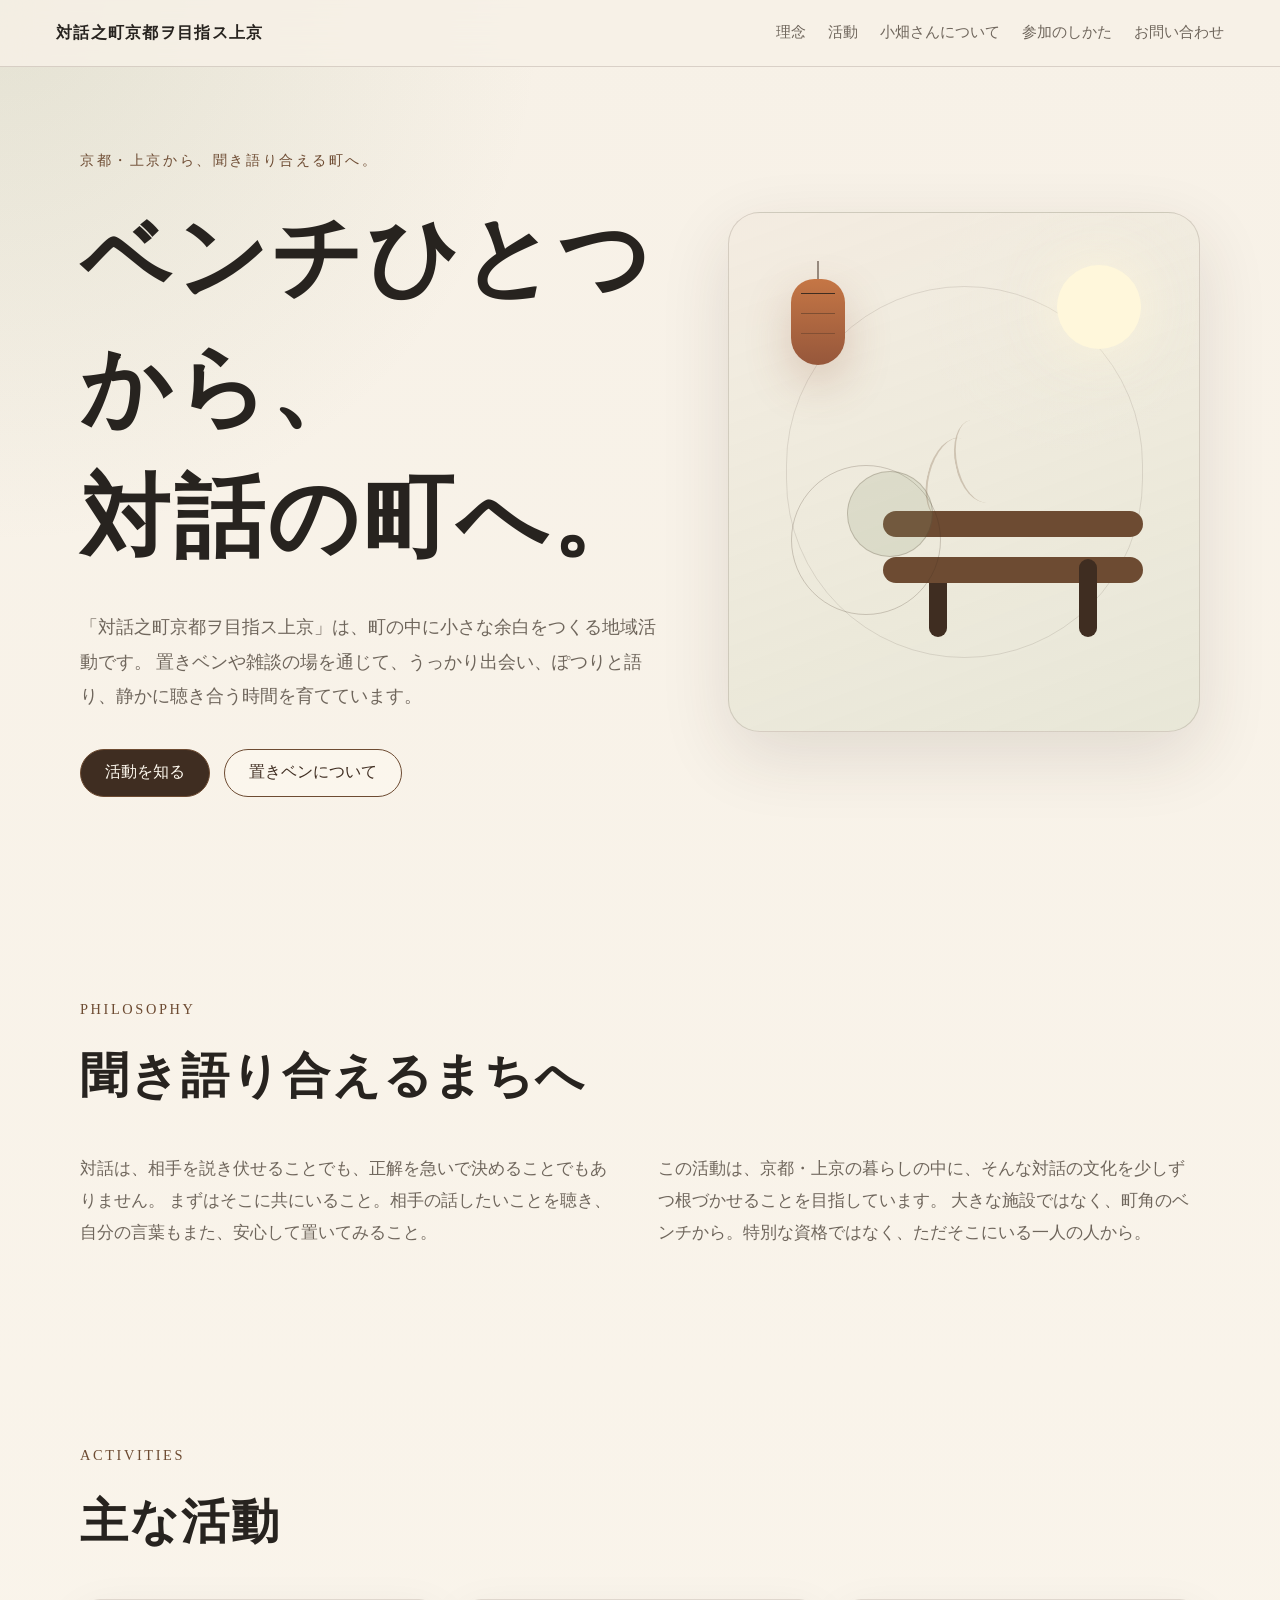
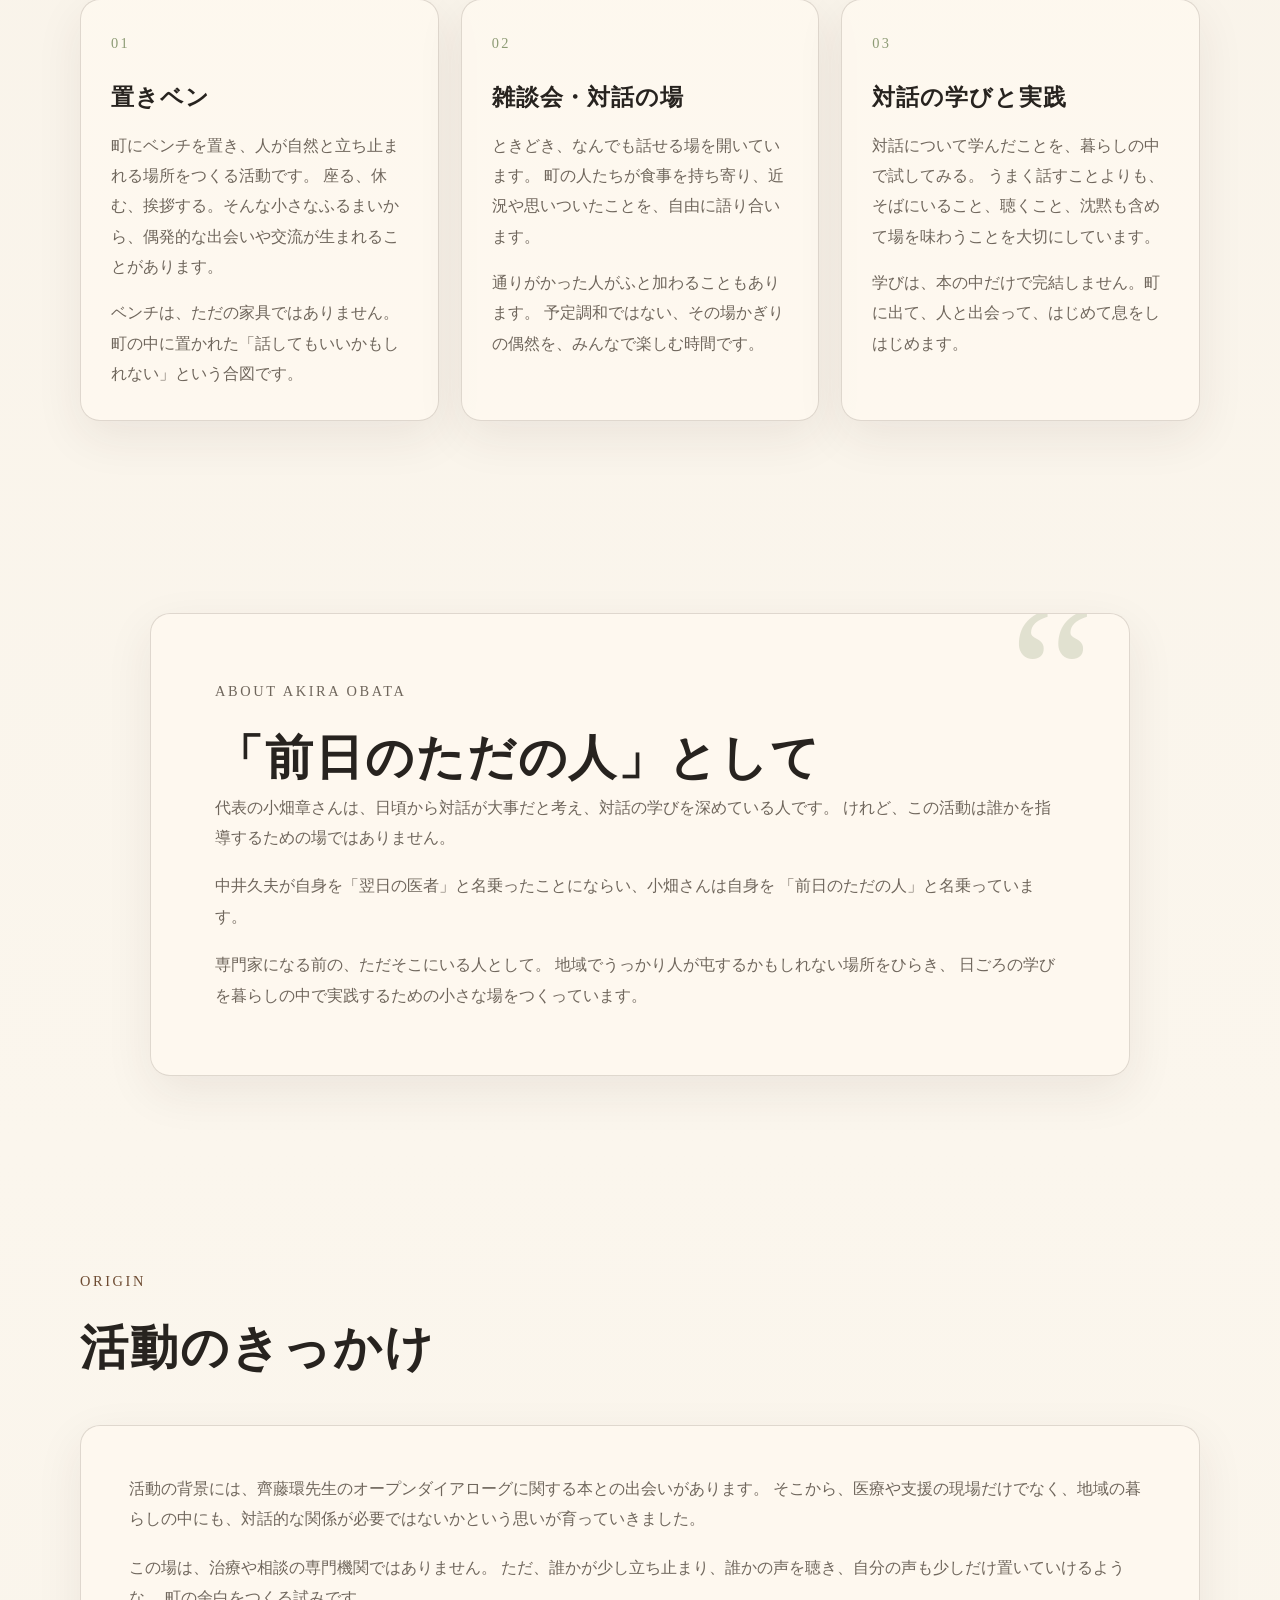
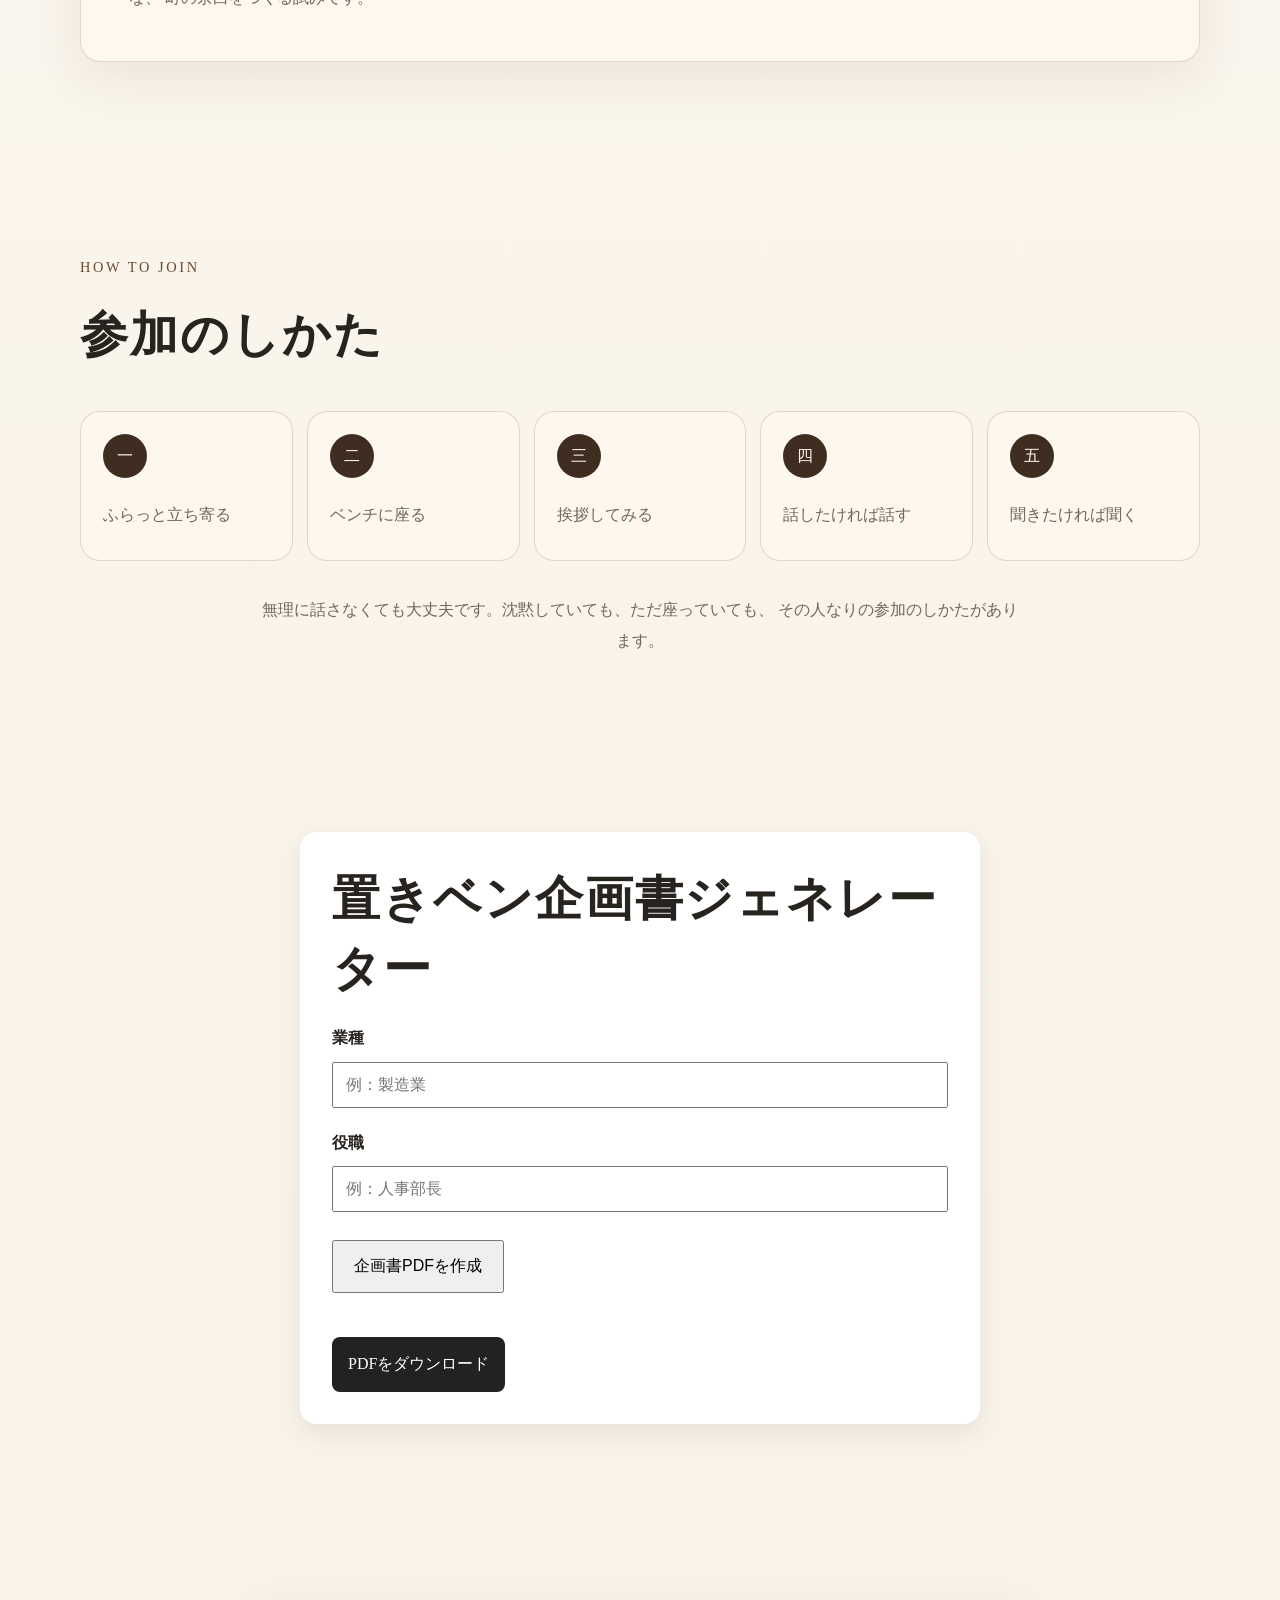
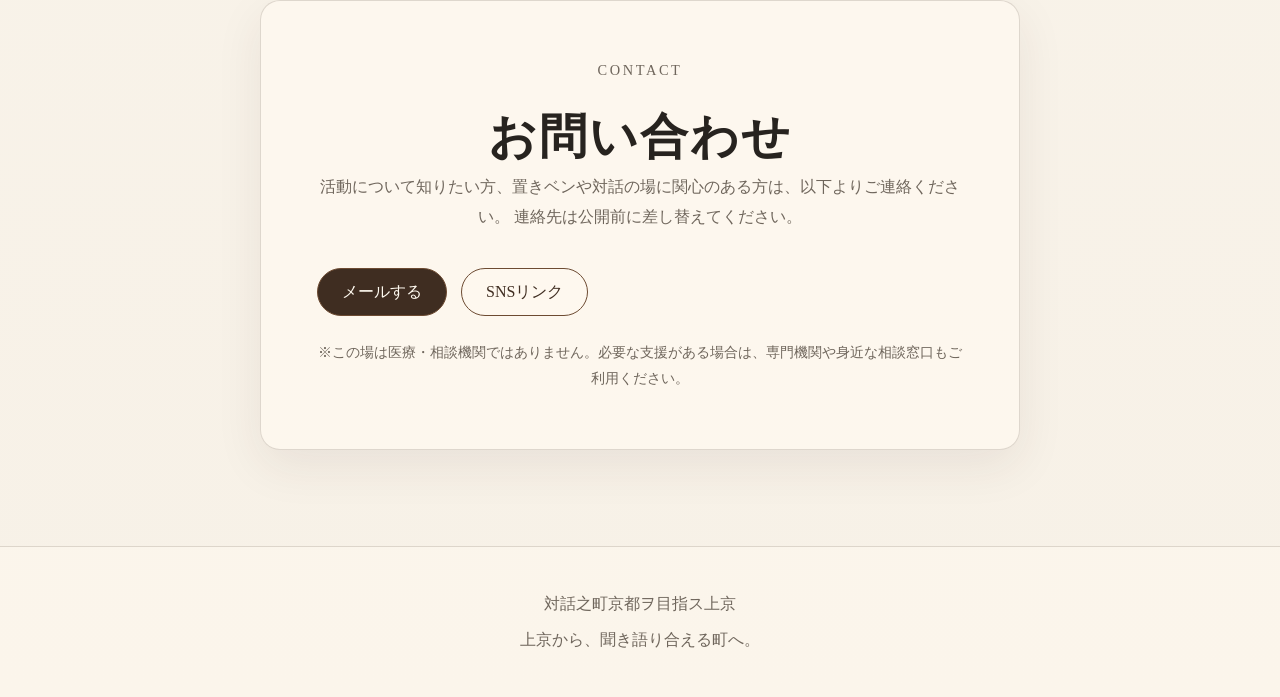
==== docs/index.html @ fbb665d2 "add generate-pdf function" ====
<!DOCTYPE html>
<html lang="ja">
<head>
  <meta charset="UTF-8" />
  <meta name="viewport" content="width=device-width, initial-scale=1.0" />
  <meta name="description" content="対話之町京都ヲ目指ス上京は、京都・上京のまちに聞き語り合える場を広げる地域活動団体です。置きベンや雑談会を通じて、偶発的な出会いと対話の余白を育てています。" />
  <meta property="og:title" content="対話之町京都ヲ目指ス上京" />
  <meta property="og:description" content="ベンチひとつから、対話の町へ。京都・上京のまちに、聞き語り合える場を広げる地域活動団体です。" />
  <meta property="og:type" content="website" />
  <title>対話之町京都ヲ目指ス上京</title>
  <link rel="stylesheet" href="style.css" />
</head>
<body>
  <header class="site-header">
    <a class="site-logo" href="#top" aria-label="トップへ戻る">対話之町京都ヲ目指ス上京</a>

    <button class="nav-toggle" type="button" aria-expanded="false" aria-controls="global-nav">
      <span></span>
      <span></span>
      <span></span>
      <span class="sr-only">メニューを開閉する</span>
    </button>

    <nav id="global-nav" class="global-nav" aria-label="グローバルナビゲーション">
      <a href="#philosophy">理念</a>
      <a href="#activities">活動</a>
      <a href="#about">小畑さんについて</a>
      <a href="#join">参加のしかた</a>
      <a href="#contact">お問い合わせ</a>
    </nav>
  </header>

  <main id="top">
    <section class="hero section">
      <div class="hero__text fade-in">
        <p class="eyebrow">京都・上京から、聞き語り合える町へ。</p>
        <h1>ベンチひとつから、<br />対話の町へ。</h1>
        <p class="lead">
          「対話之町京都ヲ目指ス上京」は、町の中に小さな余白をつくる地域活動です。
          置きベンや雑談の場を通じて、うっかり出会い、ぽつりと語り、静かに聴き合う時間を育てています。
        </p>
        <div class="hero__actions">
          <a class="button button--primary" href="#activities">活動を知る</a>
          <a class="button button--ghost" href="#bench">置きベンについて</a>
        </div>
      </div>

      <div class="hero__visual fade-in" aria-hidden="true">
        <div class="moon"></div>
        <div class="lantern"></div>
        <div class="bench">
          <span></span>
          <span></span>
        </div>
        <div class="dialogue-circle dialogue-circle--one"></div>
        <div class="dialogue-circle dialogue-circle--two"></div>
        <div class="steam steam--one"></div>
        <div class="steam steam--two"></div>
      </div>
    </section>

    <section id="philosophy" class="section philosophy">
      <div class="section-heading fade-in">
        <p class="eyebrow">Philosophy</p>
        <h2>聞き語り合えるまちへ</h2>
      </div>
      <div class="two-column">
        <p class="fade-in">
          対話は、相手を説き伏せることでも、正解を急いで決めることでもありません。
          まずはそこに共にいること。相手の話したいことを聴き、自分の言葉もまた、安心して置いてみること。
        </p>
        <p class="fade-in">
          この活動は、京都・上京の暮らしの中に、そんな対話の文化を少しずつ根づかせることを目指しています。
          大きな施設ではなく、町角のベンチから。特別な資格ではなく、ただそこにいる一人の人から。
        </p>
      </div>
    </section>

    <section id="activities" class="section activities">
      <div class="section-heading fade-in">
        <p class="eyebrow">Activities</p>
        <h2>主な活動</h2>
      </div>

      <div class="cards">
        <article id="bench" class="card fade-in">
          <div class="card__number">01</div>
          <h3>置きベン</h3>
          <p>
            町にベンチを置き、人が自然と立ち止まれる場所をつくる活動です。
            座る、休む、挨拶する。そんな小さなふるまいから、偶発的な出会いや交流が生まれることがあります。
          </p>
          <p>
            ベンチは、ただの家具ではありません。町の中に置かれた「話してもいいかもしれない」という合図です。
          </p>
        </article>

        <article class="card fade-in">
          <div class="card__number">02</div>
          <h3>雑談会・対話の場</h3>
          <p>
            ときどき、なんでも話せる場を開いています。
            町の人たちが食事を持ち寄り、近況や思いついたことを、自由に語り合います。
          </p>
          <p>
            通りがかった人がふと加わることもあります。
            予定調和ではない、その場かぎりの偶然を、みんなで楽しむ時間です。
          </p>
        </article>

        <article class="card fade-in">
          <div class="card__number">03</div>
          <h3>対話の学びと実践</h3>
          <p>
            対話について学んだことを、暮らしの中で試してみる。
            うまく話すことよりも、そばにいること、聴くこと、沈黙も含めて場を味わうことを大切にしています。
          </p>
          <p>
            学びは、本の中だけで完結しません。町に出て、人と出会って、はじめて息をしはじめます。
          </p>
        </article>
      </div>
    </section>

    <section id="about" class="section about">
      <div class="quote-panel fade-in">
        <p class="eyebrow">About Akira Obata</p>
        <h2>「前日のただの人」として</h2>
        <p>
          代表の小畑章さんは、日頃から対話が大事だと考え、対話の学びを深めている人です。
          けれど、この活動は誰かを指導するための場ではありません。
        </p>
        <p>
          中井久夫が自身を「翌日の医者」と名乗ったことにならい、小畑さんは自身を
          「前日のただの人」と名乗っています。
        </p>
        <p>
          専門家になる前の、ただそこにいる人として。
          地域でうっかり人が屯するかもしれない場所をひらき、
          日ごろの学びを暮らしの中で実践するための小さな場をつくっています。
        </p>
      </div>
    </section>

    <section class="section origin">
      <div class="section-heading fade-in">
        <p class="eyebrow">Origin</p>
        <h2>活動のきっかけ</h2>
      </div>
      <div class="origin__body fade-in">
        <p>
          活動の背景には、齊藤環先生のオープンダイアローグに関する本との出会いがあります。
          そこから、医療や支援の現場だけでなく、地域の暮らしの中にも、対話的な関係が必要ではないかという思いが育っていきました。
        </p>
        <p>
          この場は、治療や相談の専門機関ではありません。
          ただ、誰かが少し立ち止まり、誰かの声を聴き、自分の声も少しだけ置いていけるような、
          町の余白をつくる試みです。
        </p>
      </div>
    </section>

    <section id="join" class="section join">
      <div class="section-heading fade-in">
        <p class="eyebrow">How to Join</p>
        <h2>参加のしかた</h2>
      </div>

      <div class="steps">
        <div class="step fade-in">
          <span>一</span>
          <p>ふらっと立ち寄る</p>
        </div>
        <div class="step fade-in">
          <span>二</span>
          <p>ベンチに座る</p>
        </div>
        <div class="step fade-in">
          <span>三</span>
          <p>挨拶してみる</p>
        </div>
        <div class="step fade-in">
          <span>四</span>
          <p>話したければ話す</p>
        </div>
        <div class="step fade-in">
          <span>五</span>
          <p>聞きたければ聞く</p>
        </div>
      </div>

      <p class="join__note fade-in">
        無理に話さなくても大丈夫です。沈黙していても、ただ座っていても、
        その人なりの参加のしかたがあります。
      </p>
    </section>


    <section class="container">
      <h2>置きベン企画書ジェネレーター</h2>

      <label>業種</label>
      <input id="industry" type="text" placeholder="例：製造業" />

      <label>役職</label>
      <input id="role" type="text" placeholder="例：人事部長" />

      <button id="generateBtn">企画書PDFを作成</button>

      <div id="message"></div>
      <a id="downloadLink" href="#" download hidden>PDFをダウンロード</a>
      
    </section>
    
    <section id="contact" class="section contact">
      <div class="contact__box fade-in">
        <p class="eyebrow">Contact</p>
        <h2>お問い合わせ</h2>
        <p>
          活動について知りたい方、置きベンや対話の場に関心のある方は、以下よりご連絡ください。
          連絡先は公開前に差し替えてください。
        </p>
        <div class="contact__links">
          <a class="button button--primary" href="mailto:example@example.com">メールする</a>
          <a class="button button--ghost" href="#" aria-label="SNSリンク">SNSリンク</a>
        </div>
        <p class="small-text">
          ※この場は医療・相談機関ではありません。必要な支援がある場合は、専門機関や身近な相談窓口もご利用ください。
        </p>
      </div>
    </section>
  </main>

  <footer class="site-footer">
    <p>対話之町京都ヲ目指ス上京</p>
    <p>上京から、聞き語り合える町へ。</p>
  </footer>

  <script src="script.js"></script>
</body>
</html>
---- docs/style.css ----
:root {
  --color-bg: #f7f1e7;
  --color-bg-soft: #fffaf0;
  --color-text: #27231f;
  --color-muted: #6f665c;
  --color-primary: #6d4b32;
  --color-primary-dark: #3f2d21;
  --color-green: #8d9b75;
  --color-line: rgba(63, 45, 33, 0.16);
  --shadow: 0 24px 70px rgba(59, 43, 32, 0.12);
  --radius-lg: 32px;
  --radius-md: 20px;
  --max-width: 1120px;
}

* {
  box-sizing: border-box;
}

html {
  scroll-behavior: smooth;
}

body {
  margin: 0;
  font-family: "Hiragino Mincho ProN", "Yu Mincho", "YuMincho", "Noto Serif JP", serif;
  line-height: 1.9;
  color: var(--color-text);
  background:
    radial-gradient(circle at top left, rgba(141, 155, 117, 0.18), transparent 34rem),
    linear-gradient(180deg, var(--color-bg) 0%, #fbf6ed 50%, var(--color-bg) 100%);
}

body.nav-open {
  overflow: hidden;
}

a {
  color: inherit;
  text-decoration: none;
}

p {
  margin: 0;
}

.site-header {
  position: fixed;
  inset: 0 0 auto 0;
  z-index: 20;
  display: flex;
  align-items: center;
  justify-content: space-between;
  gap: 24px;
  padding: 18px clamp(20px, 5vw, 56px);
  background: rgba(247, 241, 231, 0.82);
  border-bottom: 1px solid var(--color-line);
  backdrop-filter: blur(16px);
}

.site-logo {
  font-weight: 700;
  letter-spacing: 0.08em;
  writing-mode: horizontal-tb;
}

.global-nav {
  display: flex;
  align-items: center;
  gap: 22px;
  font-size: 0.92rem;
  color: var(--color-muted);
}

.global-nav a {
  position: relative;
}

.global-nav a::after {
  position: absolute;
  left: 0;
  bottom: -6px;
  width: 0;
  height: 1px;
  content: "";
  background: var(--color-primary);
  transition: width 0.25s ease;
}

.global-nav a:hover::after {
  width: 100%;
}

.nav-toggle {
  display: none;
  width: 44px;
  height: 44px;
  padding: 0;
  border: 1px solid var(--color-line);
  border-radius: 999px;
  background: var(--color-bg-soft);
}

.nav-toggle span:not(.sr-only) {
  display: block;
  width: 18px;
  height: 1px;
  margin: 5px auto;
  background: var(--color-text);
  transition: transform 0.25s ease, opacity 0.25s ease;
}

.sr-only {
  position: absolute;
  width: 1px;
  height: 1px;
  overflow: hidden;
  clip-path: inset(50%);
  white-space: nowrap;
}

.section {
  width: min(100% - 40px, var(--max-width));
  margin: 0 auto;
  padding: 96px 0;
}

.hero {
  display: grid;
  grid-template-columns: minmax(0, 1.1fr) minmax(320px, 0.9fr);
  gap: clamp(36px, 6vw, 72px);
  align-items: center;
  min-height: 100vh;
  padding-top: 140px;
}

.eyebrow {
  margin-bottom: 18px;
  color: var(--color-primary);
  font-size: 0.9rem;
  letter-spacing: 0.18em;
  text-transform: uppercase;
}

h1,
h2,
h3 {
  margin: 0;
  font-weight: 700;
  line-height: 1.45;
  letter-spacing: 0.04em;
}

h1 {
  font-size: clamp(2.4rem, 7vw, 5.6rem);
}

h2 {
  font-size: clamp(1.8rem, 4vw, 3rem);
}

h3 {
  margin-bottom: 16px;
  font-size: 1.45rem;
}

.lead {
  max-width: 680px;
  margin-top: 28px;
  color: var(--color-muted);
  font-size: clamp(1rem, 2vw, 1.12rem);
}

.hero__actions,
.contact__links {
  display: flex;
  flex-wrap: wrap;
  gap: 14px;
  margin-top: 36px;
}

.button {
  display: inline-flex;
  align-items: center;
  justify-content: center;
  min-height: 48px;
  padding: 0 24px;
  border: 1px solid var(--color-primary);
  border-radius: 999px;
  transition: transform 0.25s ease, box-shadow 0.25s ease, background 0.25s ease;
}

.button:hover {
  transform: translateY(-2px);
  box-shadow: 0 12px 28px rgba(63, 45, 33, 0.15);
}

.button--primary {
  color: #fffaf0;
  background: var(--color-primary-dark);
}

.button--ghost {
  color: var(--color-primary-dark);
  background: rgba(255, 250, 240, 0.55);
}

.hero__visual {
  position: relative;
  min-height: 520px;
  border: 1px solid var(--color-line);
  border-radius: var(--radius-lg);
  background:
    linear-gradient(160deg, rgba(109, 75, 50, 0.08), rgba(141, 155, 117, 0.2)),
    radial-gradient(circle at 72% 18%, rgba(255, 250, 240, 0.9), transparent 9rem),
    var(--color-bg-soft);
  box-shadow: var(--shadow);
  overflow: hidden;
}

.hero__visual::before {
  position: absolute;
  inset: 14% 12%;
  content: "";
  border: 1px solid rgba(63, 45, 33, 0.12);
  border-radius: 999px;
}

.moon {
  position: absolute;
  top: 52px;
  right: 58px;
  width: 84px;
  height: 84px;
  border-radius: 50%;
  background: #fff7db;
  box-shadow: 0 0 60px rgba(255, 247, 219, 0.85);
}

.lantern {
  position: absolute;
  top: 66px;
  left: 62px;
  width: 54px;
  height: 86px;
  border-radius: 26px 26px 30px 30px;
  background: linear-gradient(180deg, #c57645, #96573b);
  box-shadow: 0 18px 45px rgba(150, 87, 59, 0.25);
}

.lantern::before,
.lantern::after {
  position: absolute;
  left: 50%;
  content: "";
  transform: translateX(-50%);
  background: var(--color-primary-dark);
}

.lantern::before {
  top: -18px;
  width: 1px;
  height: 18px;
}

.lantern::after {
  top: 14px;
  width: 34px;
  height: 1px;
  box-shadow: 0 20px 0 rgba(63, 45, 33, 0.45), 0 40px 0 rgba(63, 45, 33, 0.35);
}

.bench {
  position: absolute;
  right: 56px;
  bottom: 94px;
  width: 260px;
  height: 126px;
}

.bench span {
  position: absolute;
  left: 0;
  width: 100%;
  height: 26px;
  border-radius: 999px;
  background: var(--color-primary);
}

.bench span:first-child {
  top: 0;
}

.bench span:last-child {
  top: 46px;
}

.bench::before,
.bench::after {
  position: absolute;
  bottom: 0;
  width: 18px;
  height: 78px;
  content: "";
  border-radius: 999px;
  background: var(--color-primary-dark);
}

.bench::before {
  left: 46px;
}

.bench::after {
  right: 46px;
}

.dialogue-circle {
  position: absolute;
  border: 1px solid rgba(63, 45, 33, 0.22);
  border-radius: 50%;
}

.dialogue-circle--one {
  left: 62px;
  bottom: 116px;
  width: 150px;
  height: 150px;
}

.dialogue-circle--two {
  left: 118px;
  bottom: 174px;
  width: 86px;
  height: 86px;
  background: rgba(141, 155, 117, 0.18);
}

.steam {
  position: absolute;
  width: 48px;
  height: 84px;
  border-left: 2px solid rgba(109, 75, 50, 0.25);
  border-radius: 50%;
}

.steam--one {
  left: 42%;
  bottom: 210px;
  transform: rotate(14deg);
}

.steam--two {
  left: 48%;
  bottom: 228px;
  transform: rotate(-12deg);
}

.section-heading {
  max-width: 680px;
  margin-bottom: 42px;
}

.two-column {
  display: grid;
  grid-template-columns: repeat(2, minmax(0, 1fr));
  gap: 36px;
  color: var(--color-muted);
  font-size: 1.06rem;
}

.cards {
  display: grid;
  grid-template-columns: repeat(3, minmax(0, 1fr));
  gap: 22px;
}

.card,
.quote-panel,
.origin__body,
.contact__box {
  border: 1px solid var(--color-line);
  border-radius: var(--radius-md);
  background: rgba(255, 250, 240, 0.68);
  box-shadow: 0 16px 48px rgba(59, 43, 32, 0.08);
}

.card {
  padding: 30px;
}

.card p + p {
  margin-top: 16px;
}

.card__number {
  margin-bottom: 24px;
  color: var(--color-green);
  font-size: 0.9rem;
  letter-spacing: 0.16em;
}

.card p,
.quote-panel p,
.origin__body p,
.contact__box p {
  color: var(--color-muted);
}

.about {
  width: min(100% - 40px, 980px);
}

.quote-panel {
  position: relative;
  padding: clamp(32px, 6vw, 64px);
  overflow: hidden;
}

.quote-panel::before {
  position: absolute;
  top: -36px;
  right: 34px;
  content: "“";
  color: rgba(141, 155, 117, 0.25);
  font-size: 12rem;
  line-height: 1;
}

.quote-panel p + p {
  margin-top: 18px;
}

.origin__body {
  padding: clamp(28px, 5vw, 48px);
}

.origin__body p + p {
  margin-top: 18px;
}

.steps {
  display: grid;
  grid-template-columns: repeat(5, minmax(0, 1fr));
  gap: 14px;
}

.step {
  min-height: 150px;
  padding: 22px;
  border: 1px solid var(--color-line);
  border-radius: var(--radius-md);
  background: rgba(255, 250, 240, 0.58);
}

.step span {
  display: grid;
  width: 44px;
  height: 44px;
  margin-bottom: 22px;
  place-items: center;
  border-radius: 50%;
  color: #fffaf0;
  background: var(--color-primary-dark);
}

.step p {
  color: var(--color-muted);
}

.join__note {
  max-width: 760px;
  margin: 34px auto 0;
  color: var(--color-muted);
  text-align: center;
}

.contact__box {
  max-width: 760px;
  margin: 0 auto;
  padding: clamp(32px, 6vw, 56px);
  text-align: center;
}

.small-text {
  margin-top: 24px;
  font-size: 0.86rem;
}

.site-footer {
  padding: 42px 20px;
  border-top: 1px solid var(--color-line);
  color: var(--color-muted);
  text-align: center;
  background: rgba(255, 250, 240, 0.42);
}

.site-footer p + p {
  margin-top: 6px;
}

.fade-in {
  opacity: 0;
  transform: translateY(24px);
  transition: opacity 0.8s ease, transform 0.8s ease;
}

.fade-in.is-visible {
  opacity: 1;
  transform: translateY(0);
}

@media (max-width: 900px) {
  .nav-toggle {
    display: block;
  }

  .global-nav {
    position: fixed;
    inset: 80px 18px auto 18px;
    display: grid;
    gap: 0;
    padding: 16px;
    border: 1px solid var(--color-line);
    border-radius: 22px;
    background: rgba(255, 250, 240, 0.96);
    box-shadow: var(--shadow);
    opacity: 0;
    pointer-events: none;
    transform: translateY(-12px);
    transition: opacity 0.25s ease, transform 0.25s ease;
  }

  .global-nav.is-open {
    opacity: 1;
    pointer-events: auto;
    transform: translateY(0);
  }

  .global-nav a {
    padding: 12px;
  }

  .nav-toggle.is-open span:nth-child(1) {
    transform: translateY(6px) rotate(35deg);
  }

  .nav-toggle.is-open span:nth-child(2) {
    opacity: 0;
  }

  .nav-toggle.is-open span:nth-child(3) {
    transform: translateY(-6px) rotate(-35deg);
  }

  .hero {
    grid-template-columns: 1fr;
    min-height: auto;
  }

  .hero__visual {
    min-height: 420px;
  }

  .cards,
  .two-column,
  .steps {
    grid-template-columns: 1fr;
  }

  .step {
    min-height: auto;
  }
}

@media (max-width: 560px) {
  .section {
    width: min(100% - 28px, var(--max-width));
    padding: 72px 0;
  }

  .site-header {
    padding: 14px 18px;
  }

  .site-logo {
    font-size: 0.9rem;
  }

  .hero {
    padding-top: 112px;
  }

  .hero__visual {
    min-height: 340px;
  }

  .bench {
    right: 28px;
    bottom: 70px;
    width: 210px;
  }

  .lantern {
    left: 36px;
  }

  .moon {
    right: 34px;
  }
}

.container {
  max-width: 680px;
  margin: 80px auto;
  padding: 32px;
  background: white;
  border-radius: 16px;
  box-shadow: 0 8px 24px rgba(0, 0, 0, 0.08);
}

label {
  display: block;
  margin-top: 20px;
  font-weight: bold;
}

input {
  width: 100%;
  padding: 12px;
  margin-top: 8px;
  font-size: 16px;
}

button {
  margin-top: 28px;
  padding: 14px 20px;
  font-size: 16px;
  cursor: pointer;
}

#message {
  margin-top: 24px;
  font-weight: bold;
}

#downloadLink {
  display: inline-block;
  margin-top: 20px;
  padding: 12px 16px;
  background: #222;
  color: white;
  text-decoration: none;
  border-radius: 8px;
}
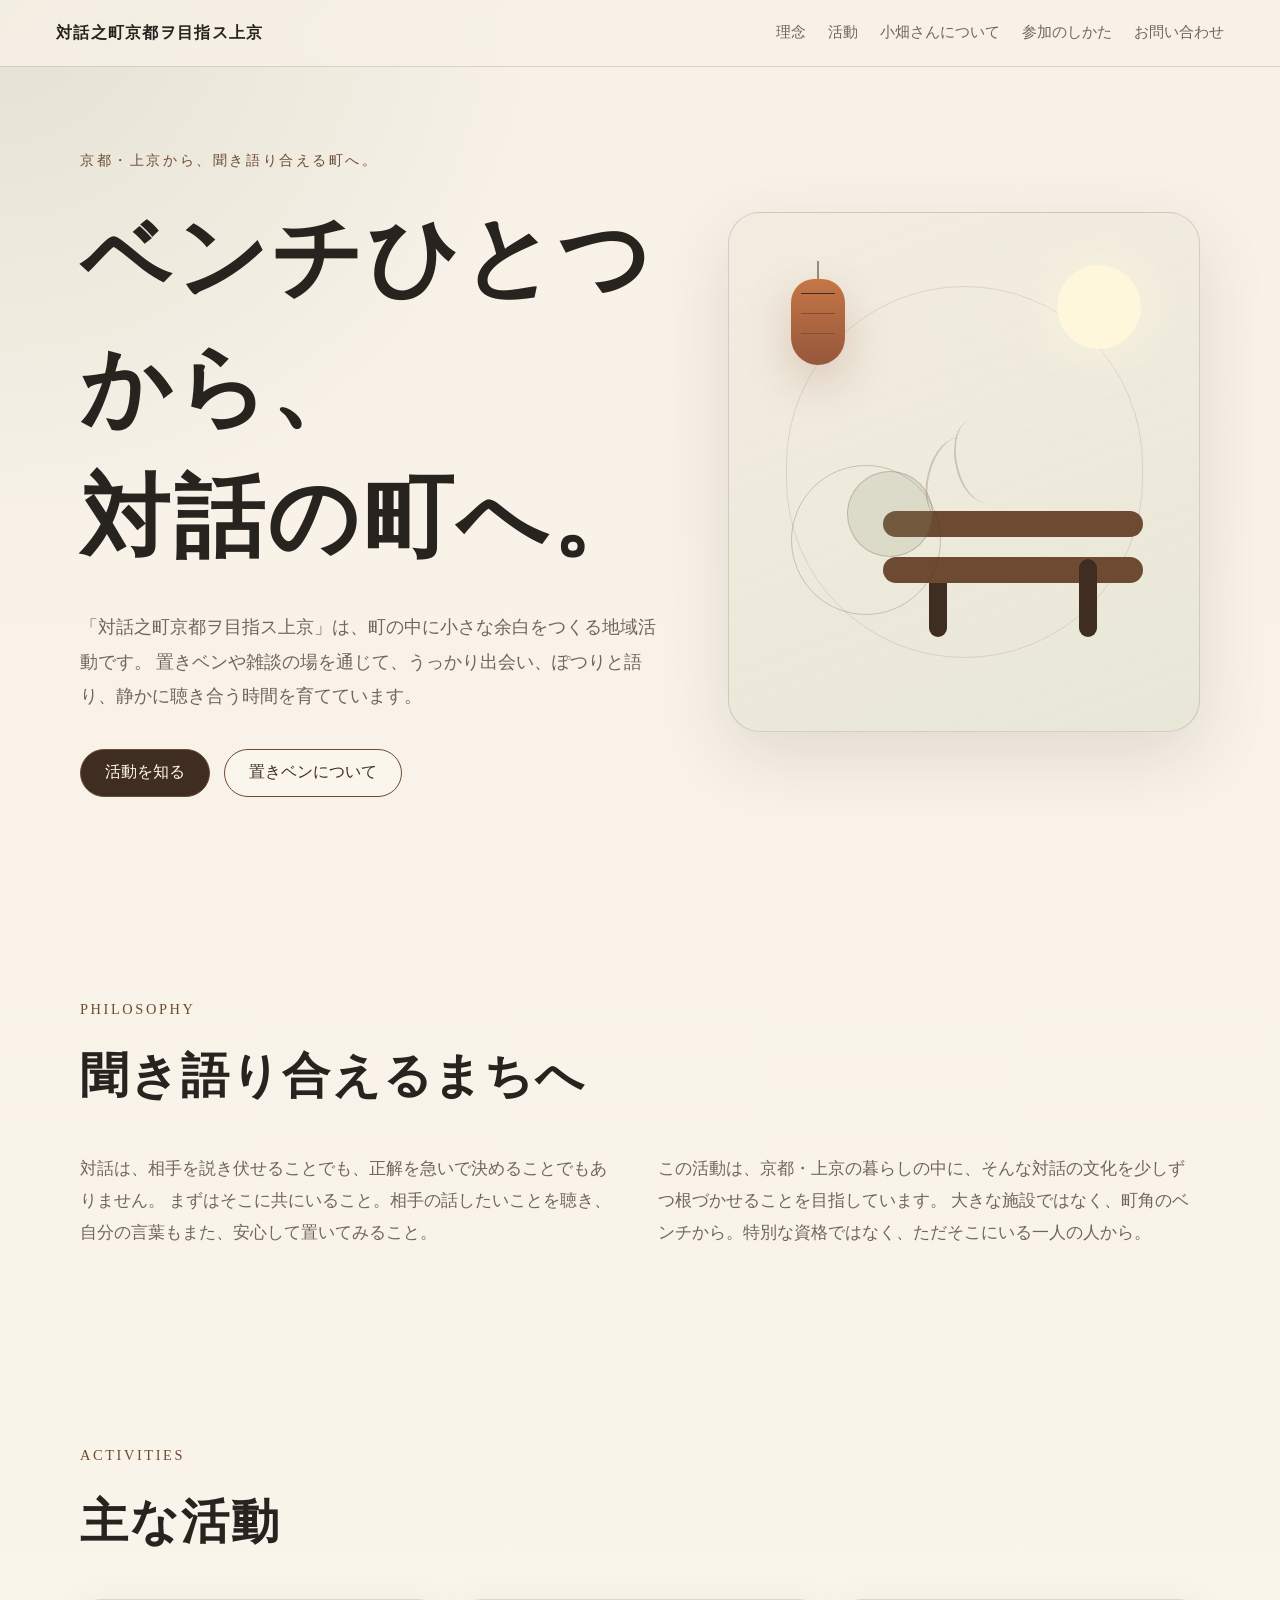
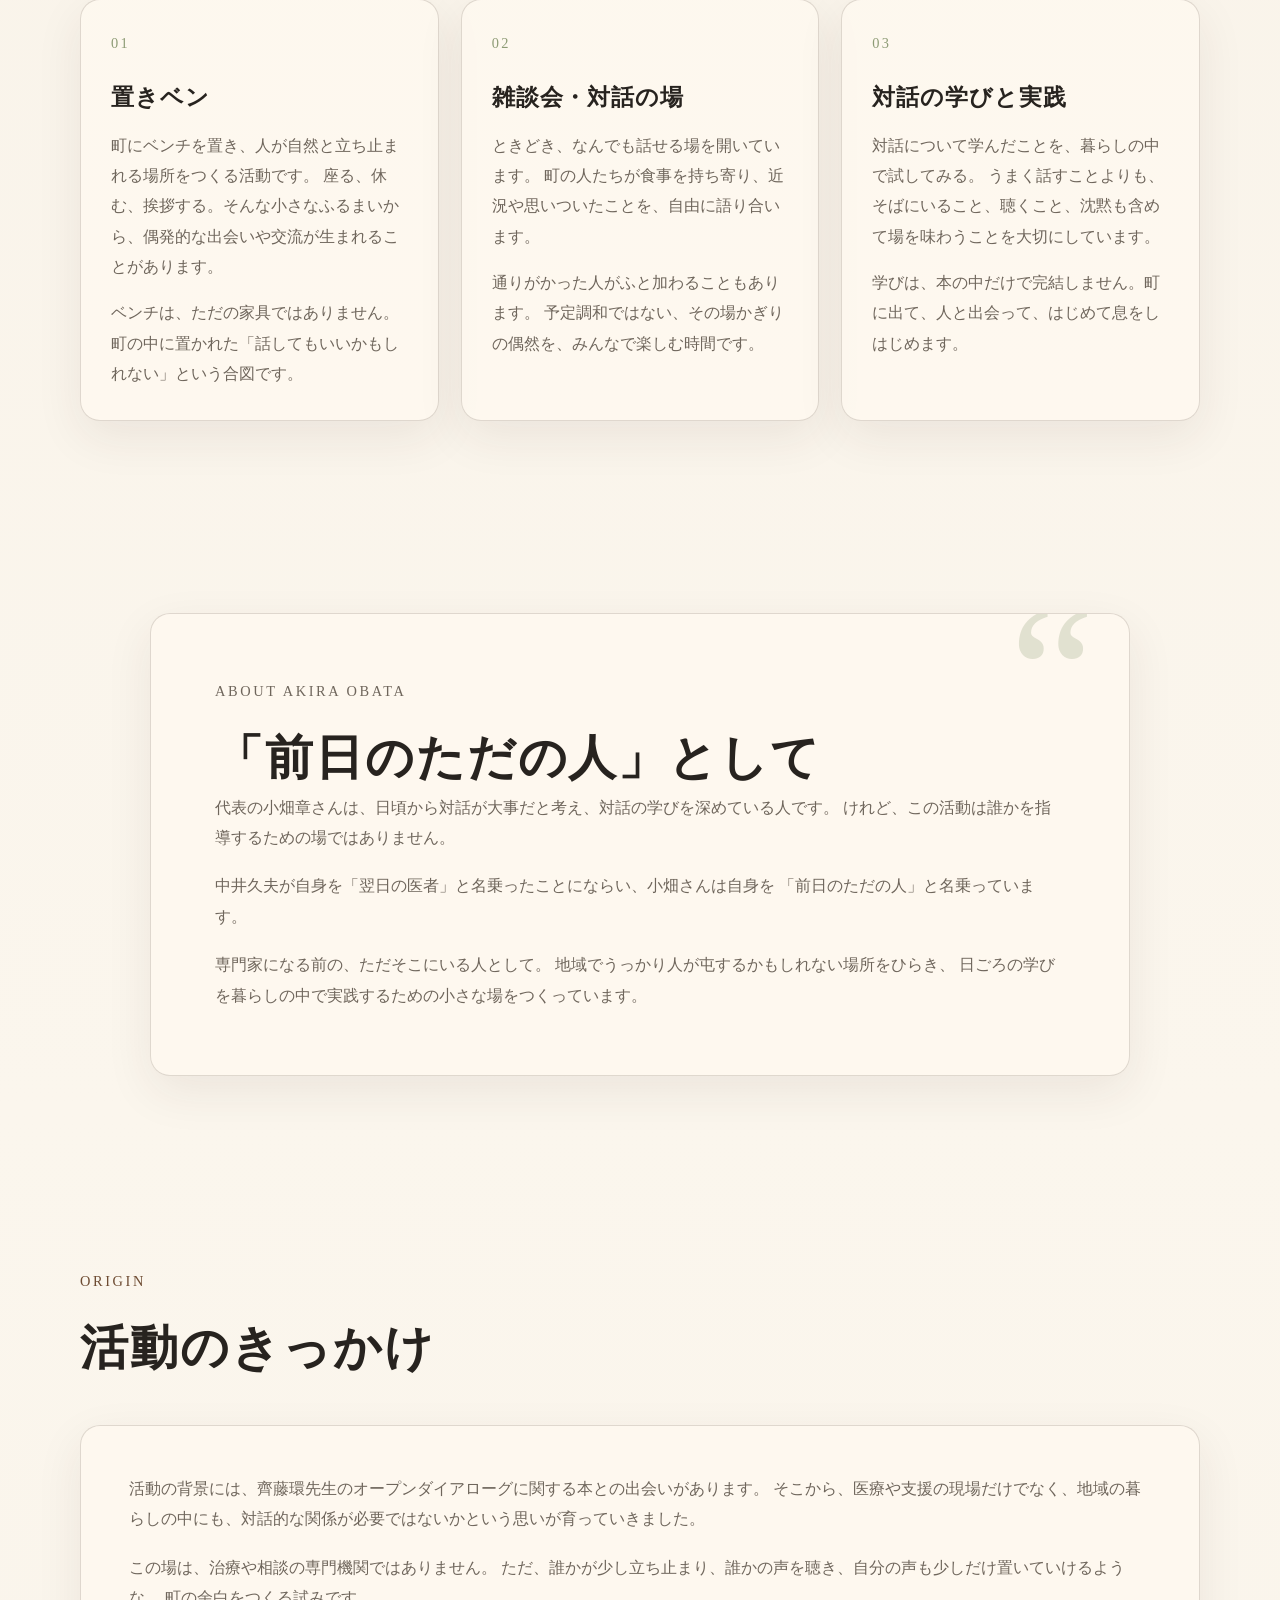
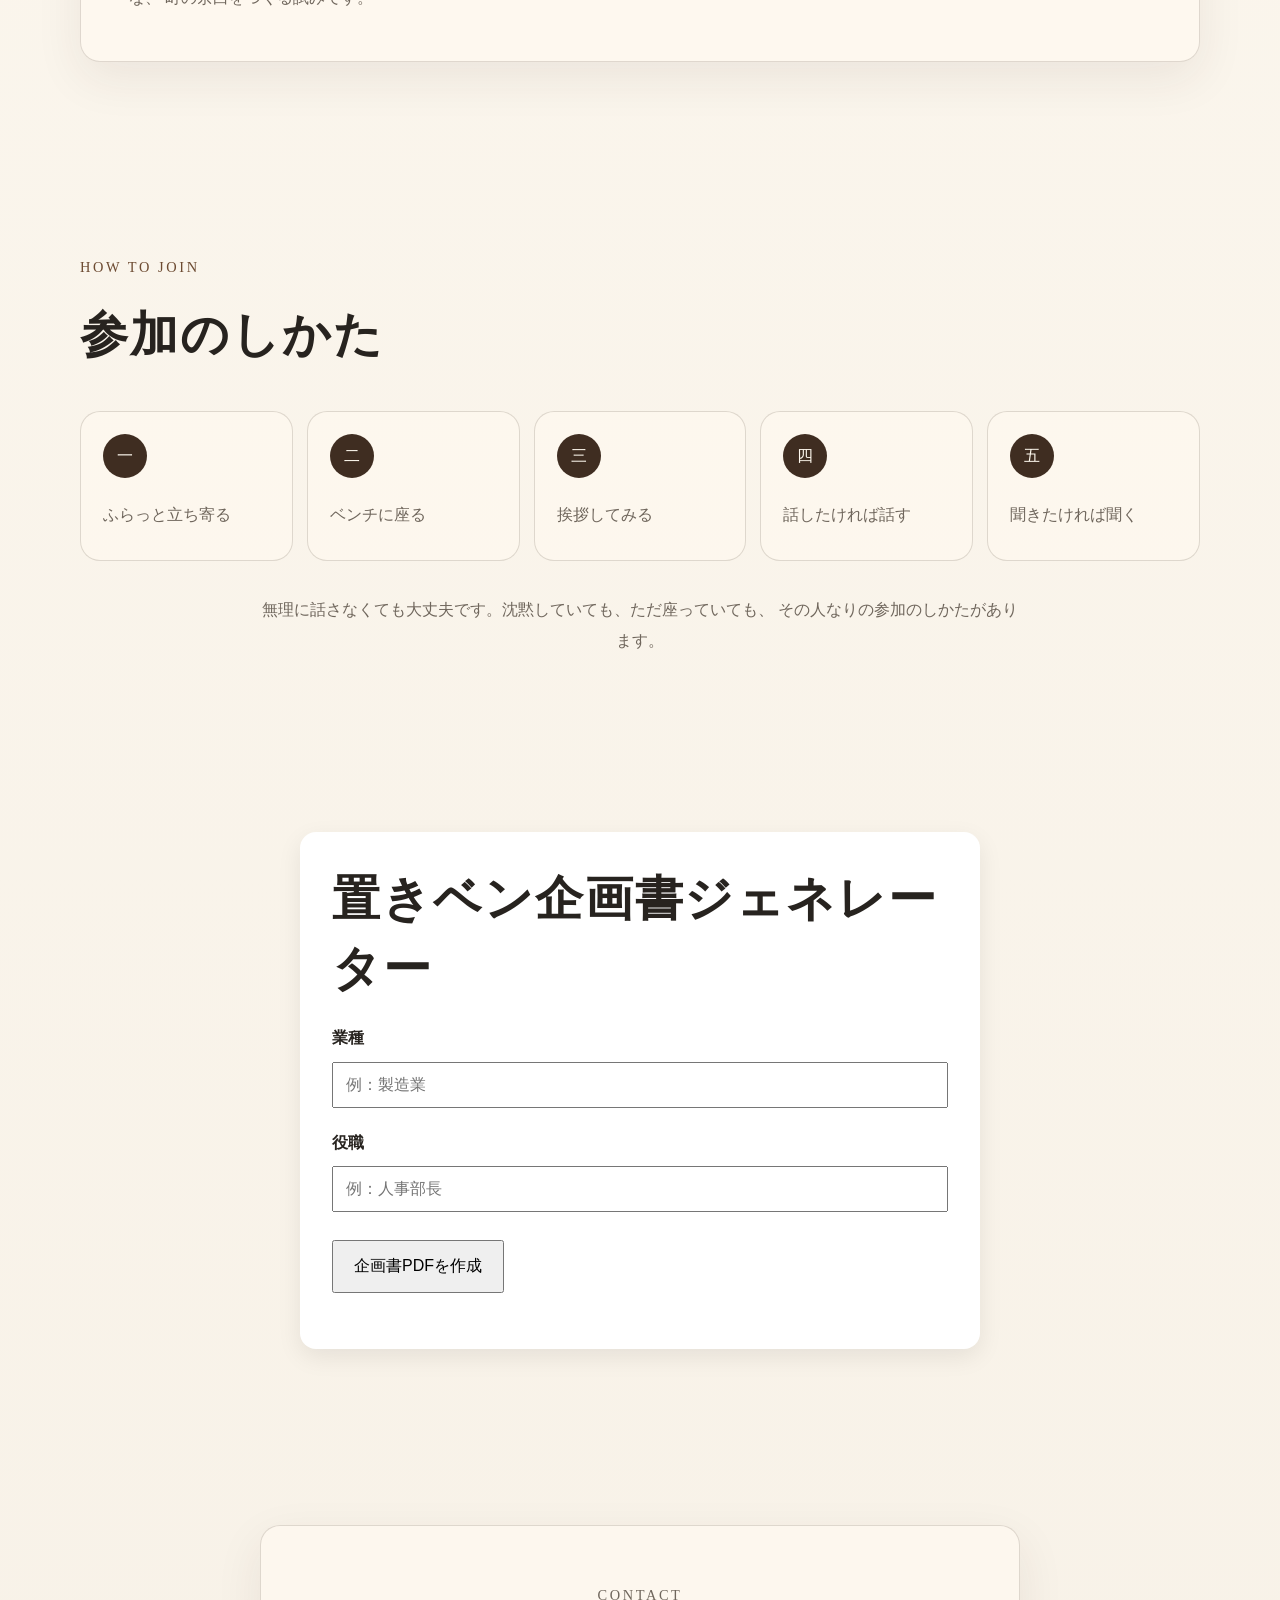
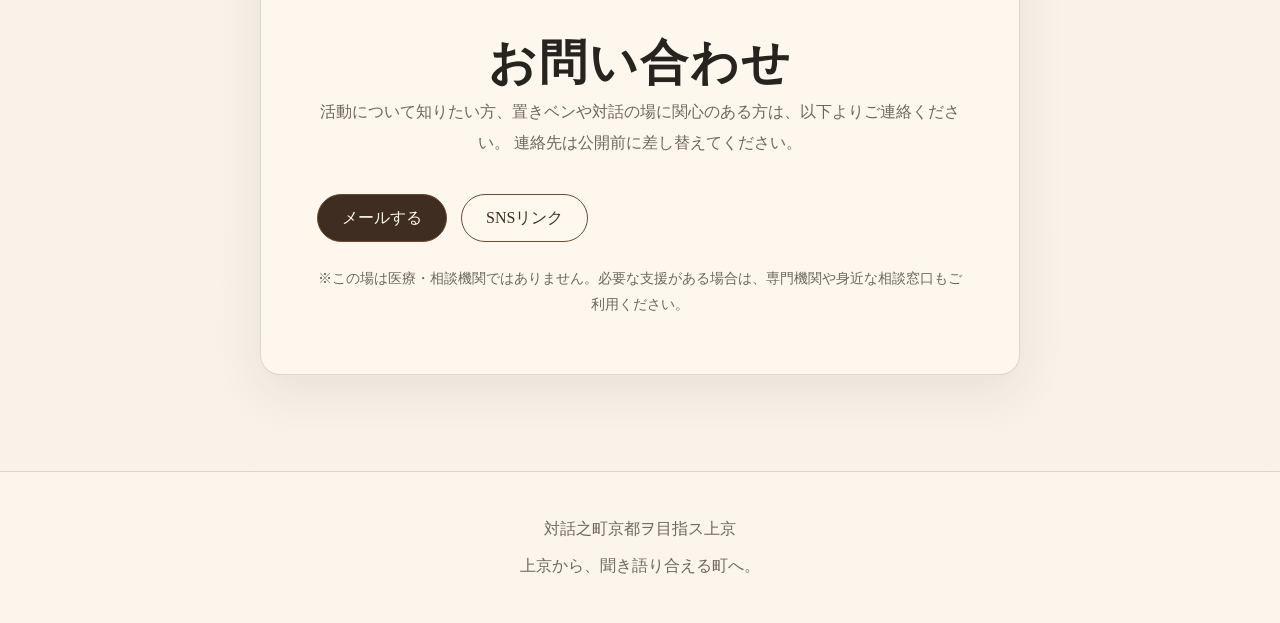
==== commit 25ddb09c: "fix download-button" ====
--- a/docs/index.html
+++ b/docs/index.html
@@ -208,7 +208,7 @@
       <button id="generateBtn">企画書PDFを作成</button>
 
       <div id="message"></div>
-      <a id="downloadLink" href="#" download hidden>PDFをダウンロード</a>
+      <a id="downloadLink" class="download-button" href="#" download style="display: none;">PDFをダウンロード</a>
       
     </section>
     
--- a/docs/style.css
+++ b/docs/style.css
@@ -651,4 +651,13 @@
   color: white;
   text-decoration: none;
   border-radius: 8px;
+}
+
+.download-button {
+  margin-top: 20px;
+  padding: 12px 16px;
+  background: #222;
+  color: white;
+  text-decoration: none;
+  border-radius: 8px;
 }
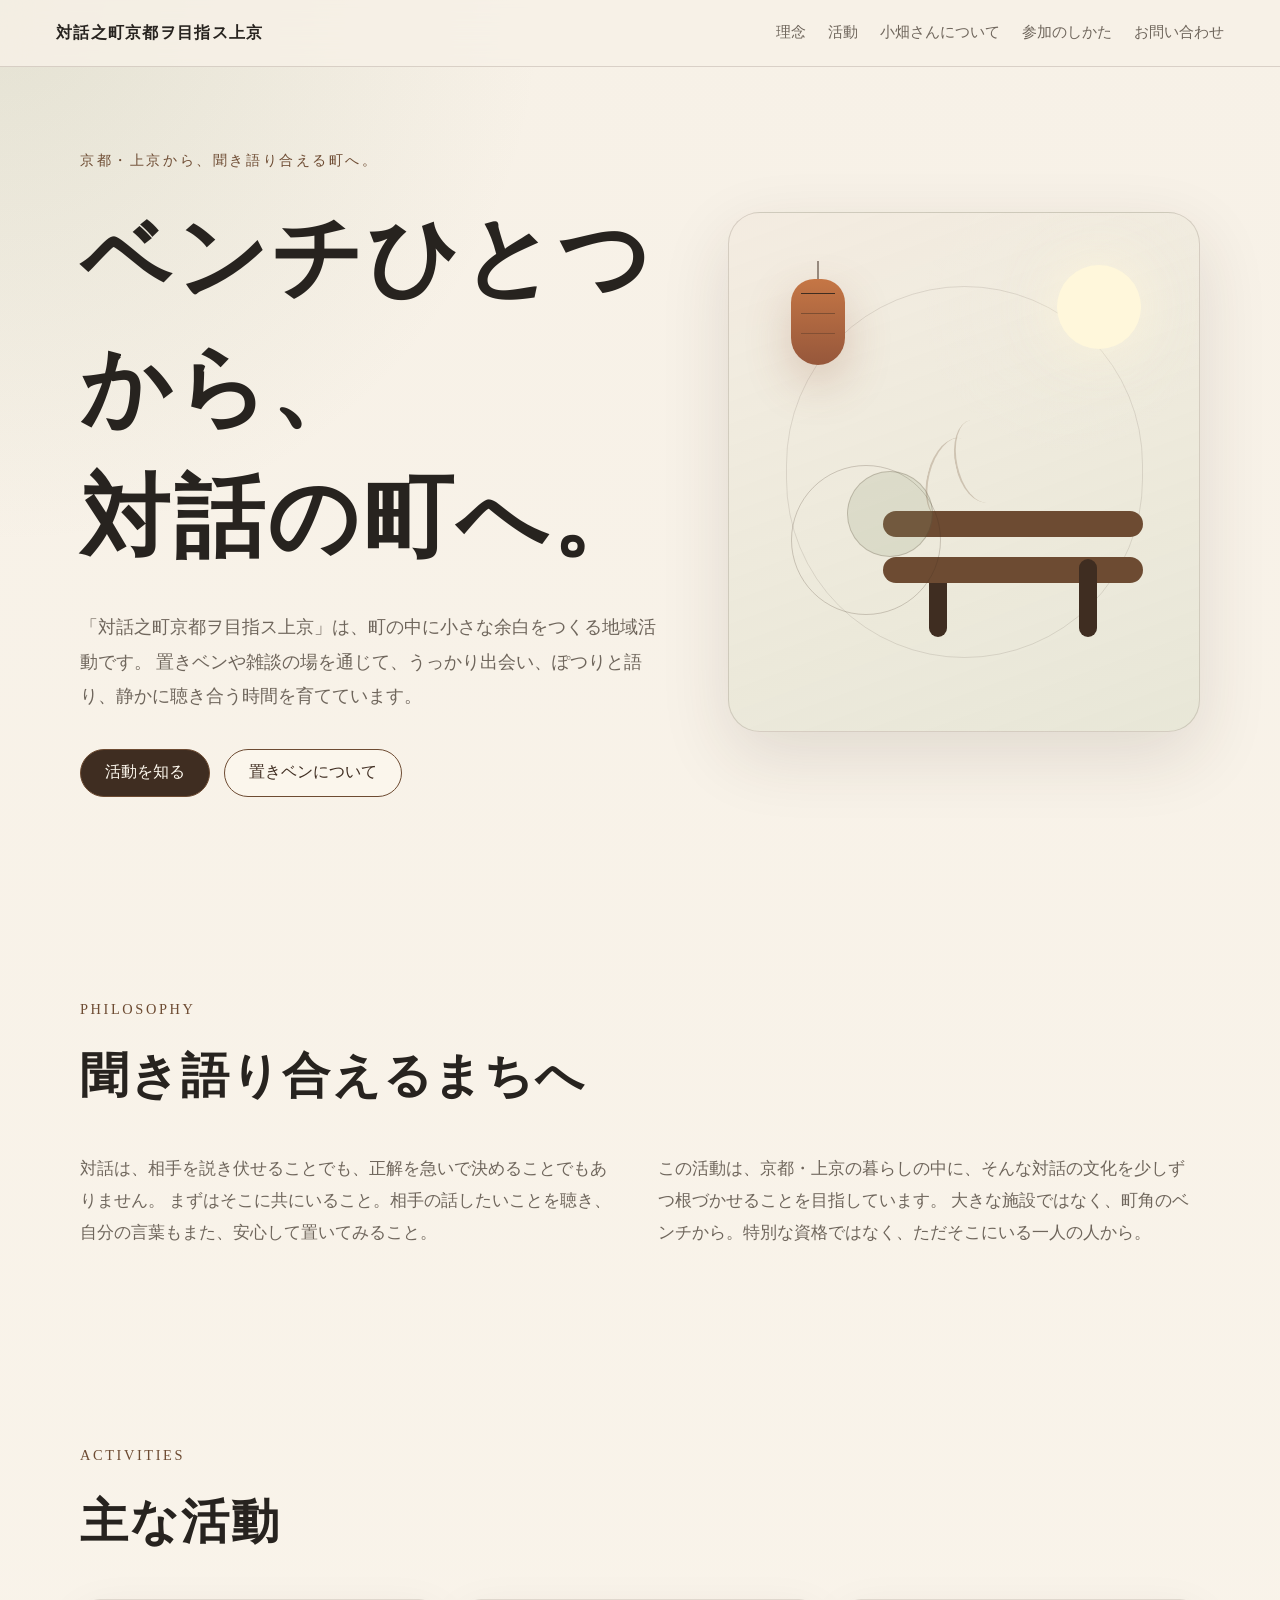
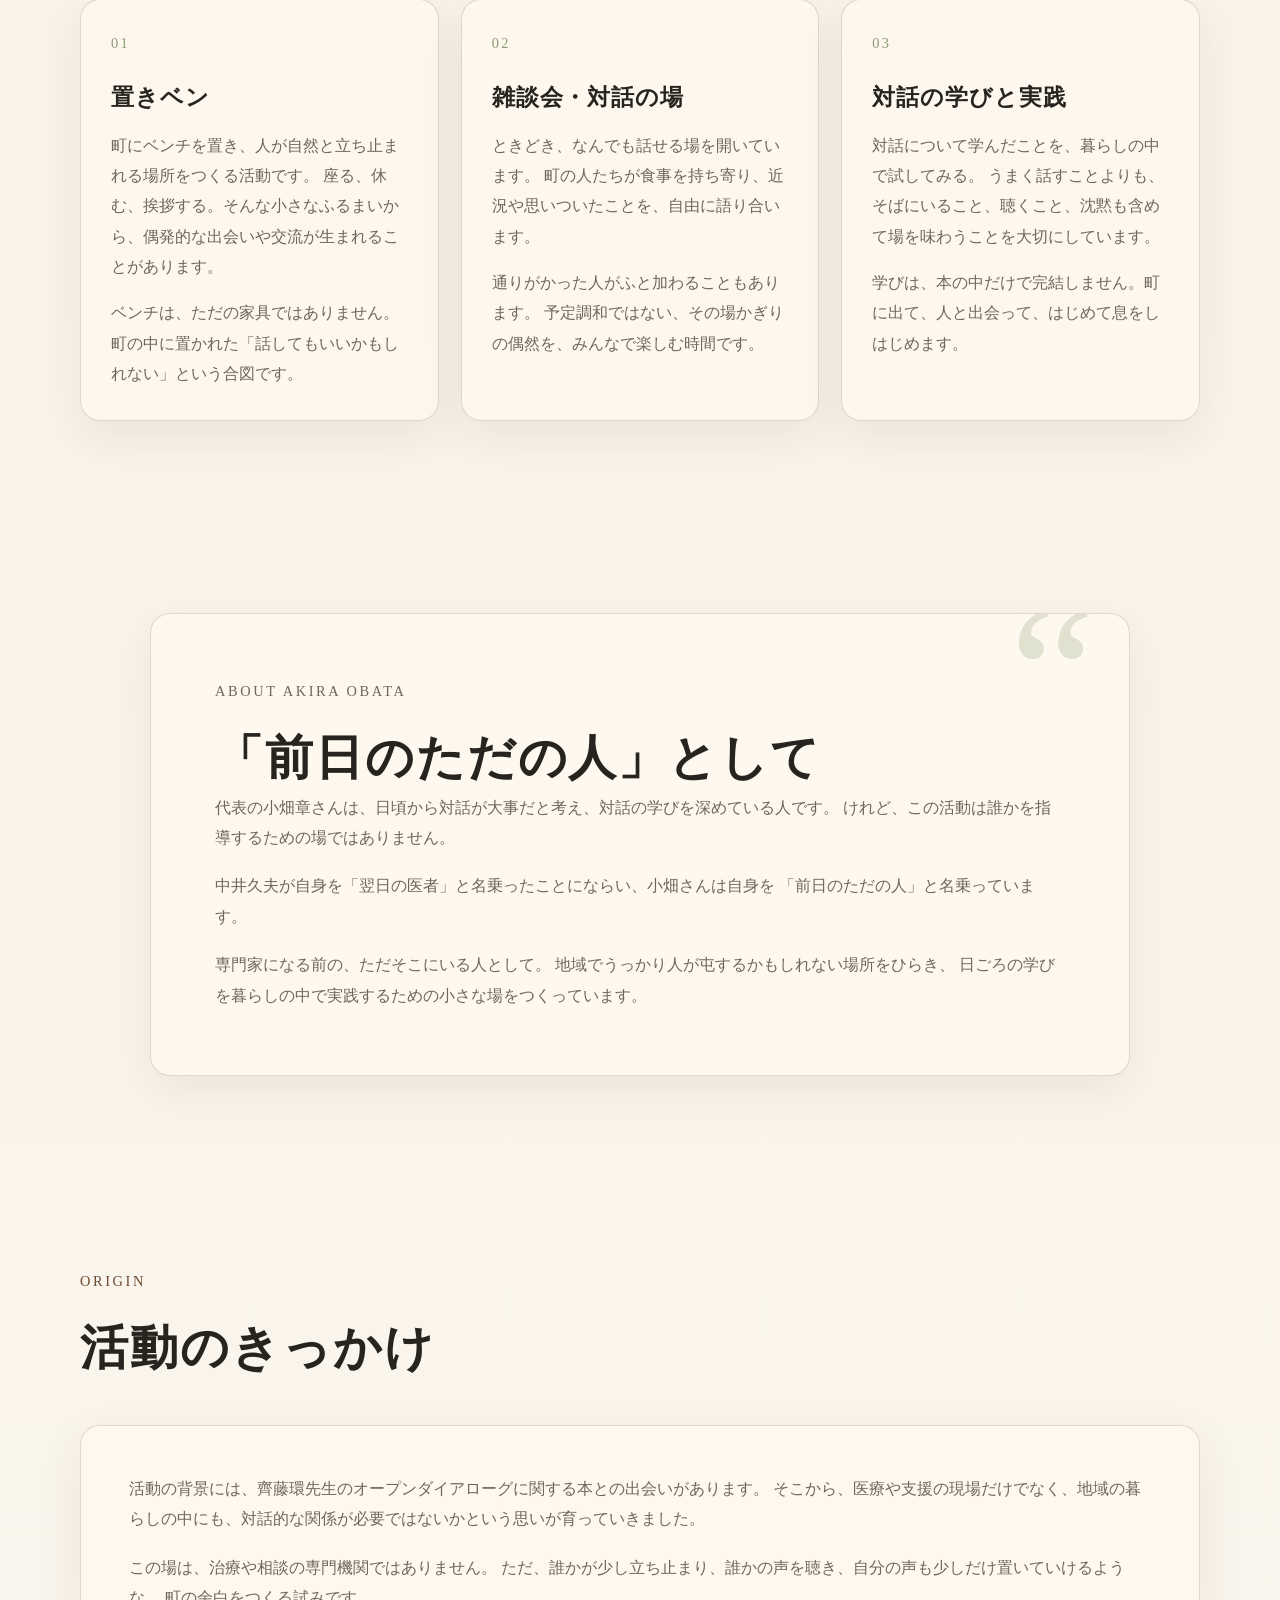
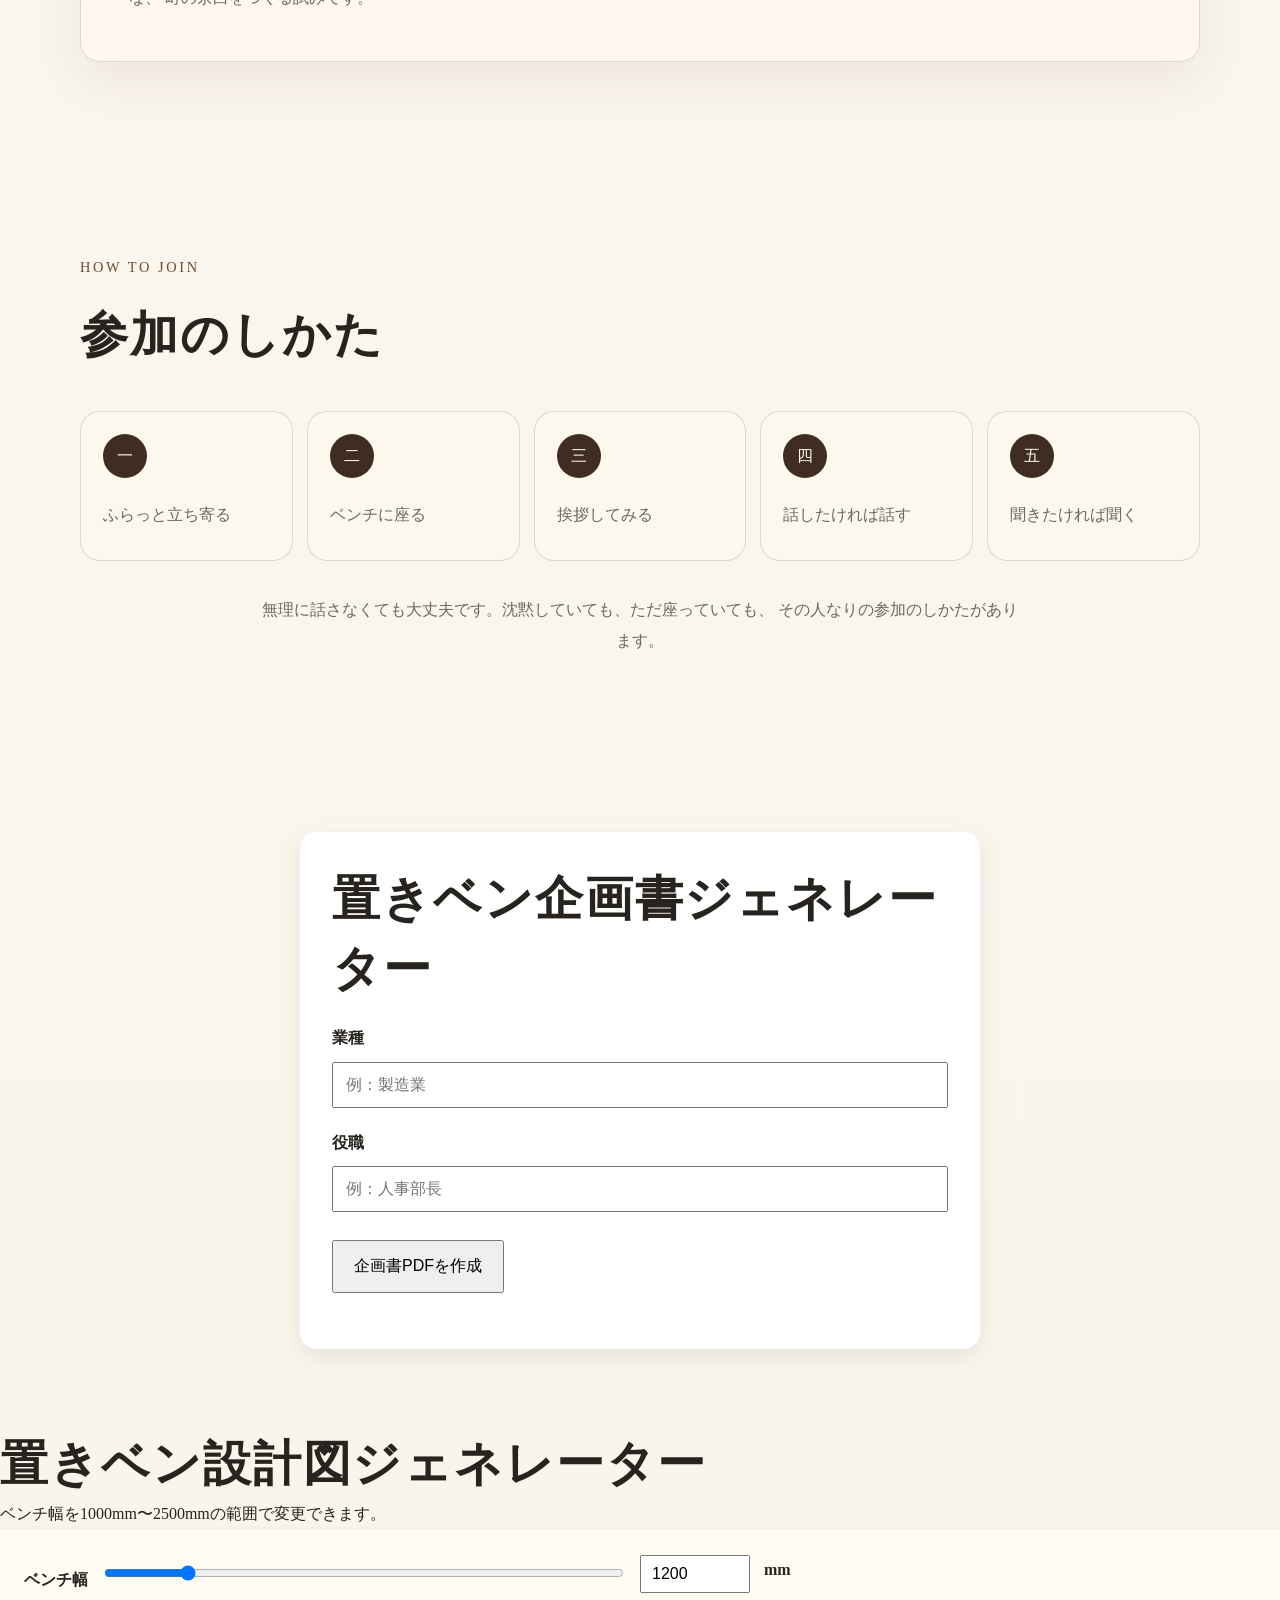
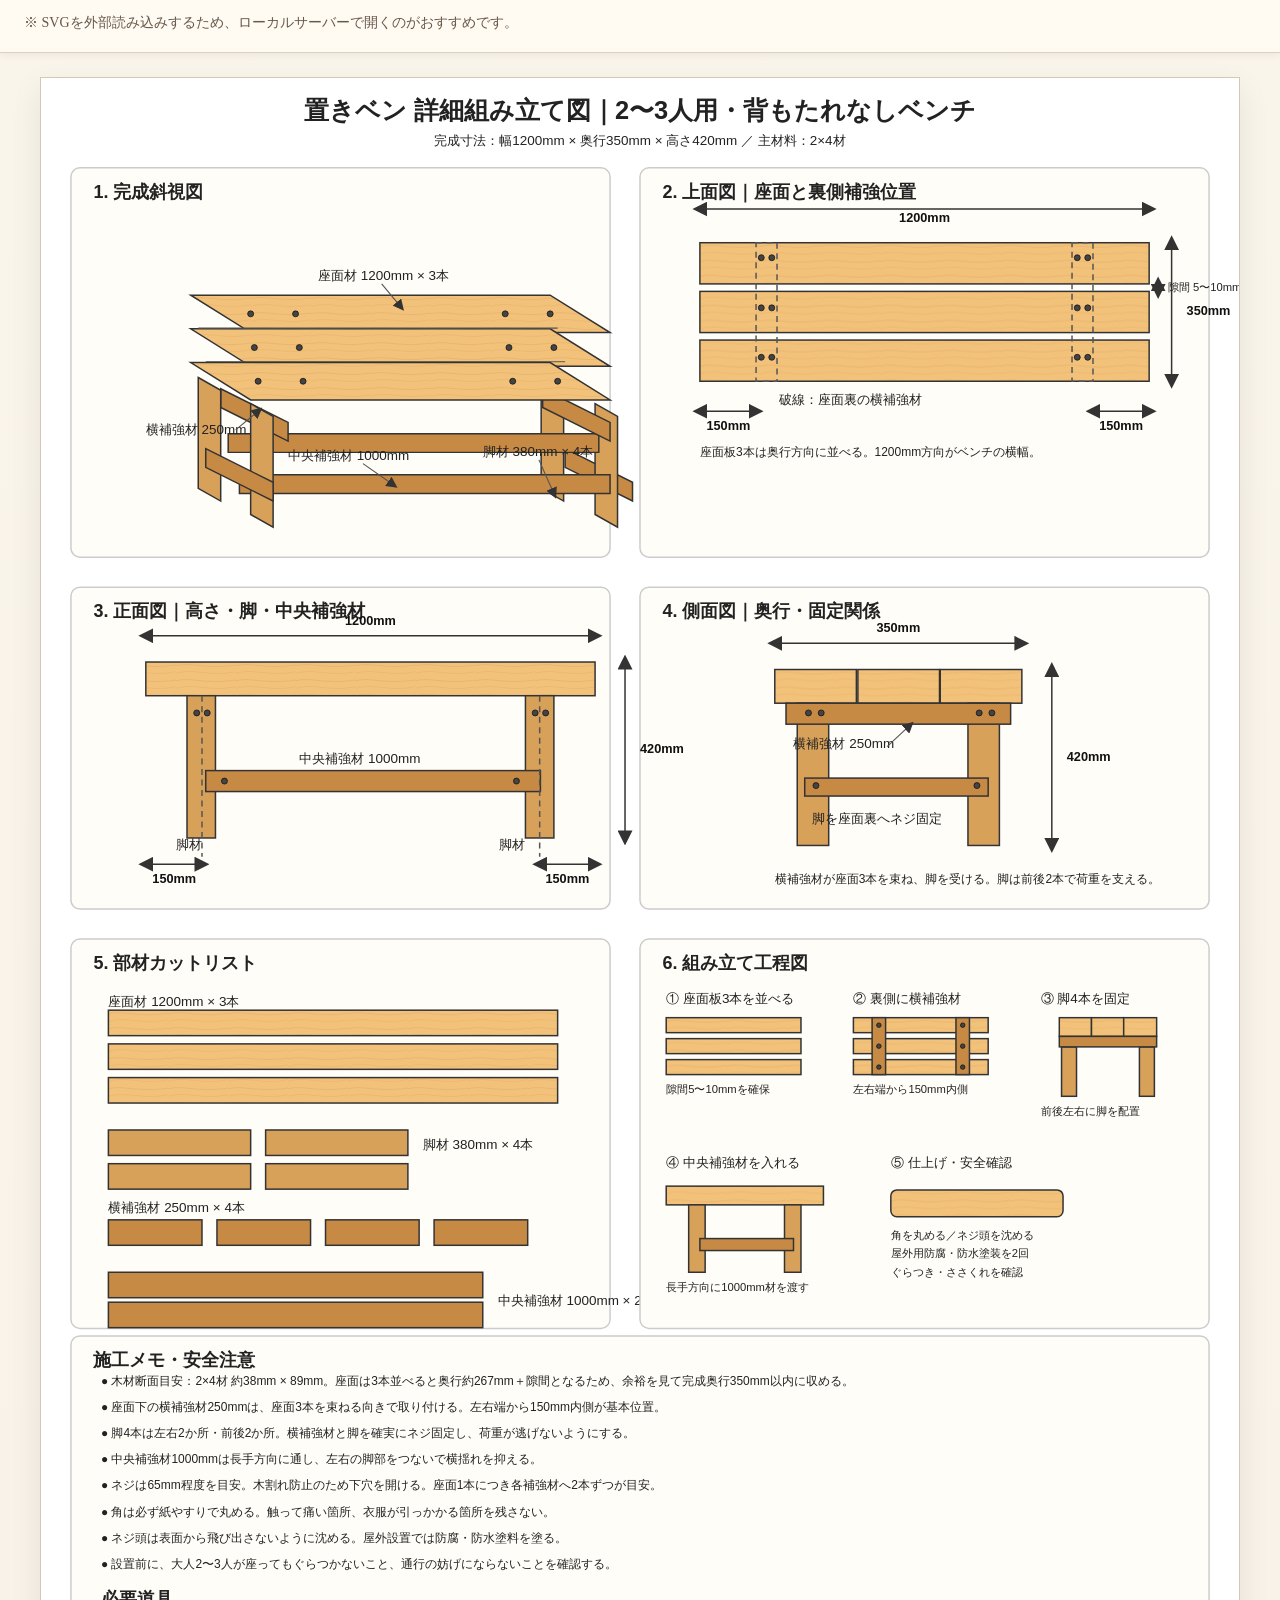
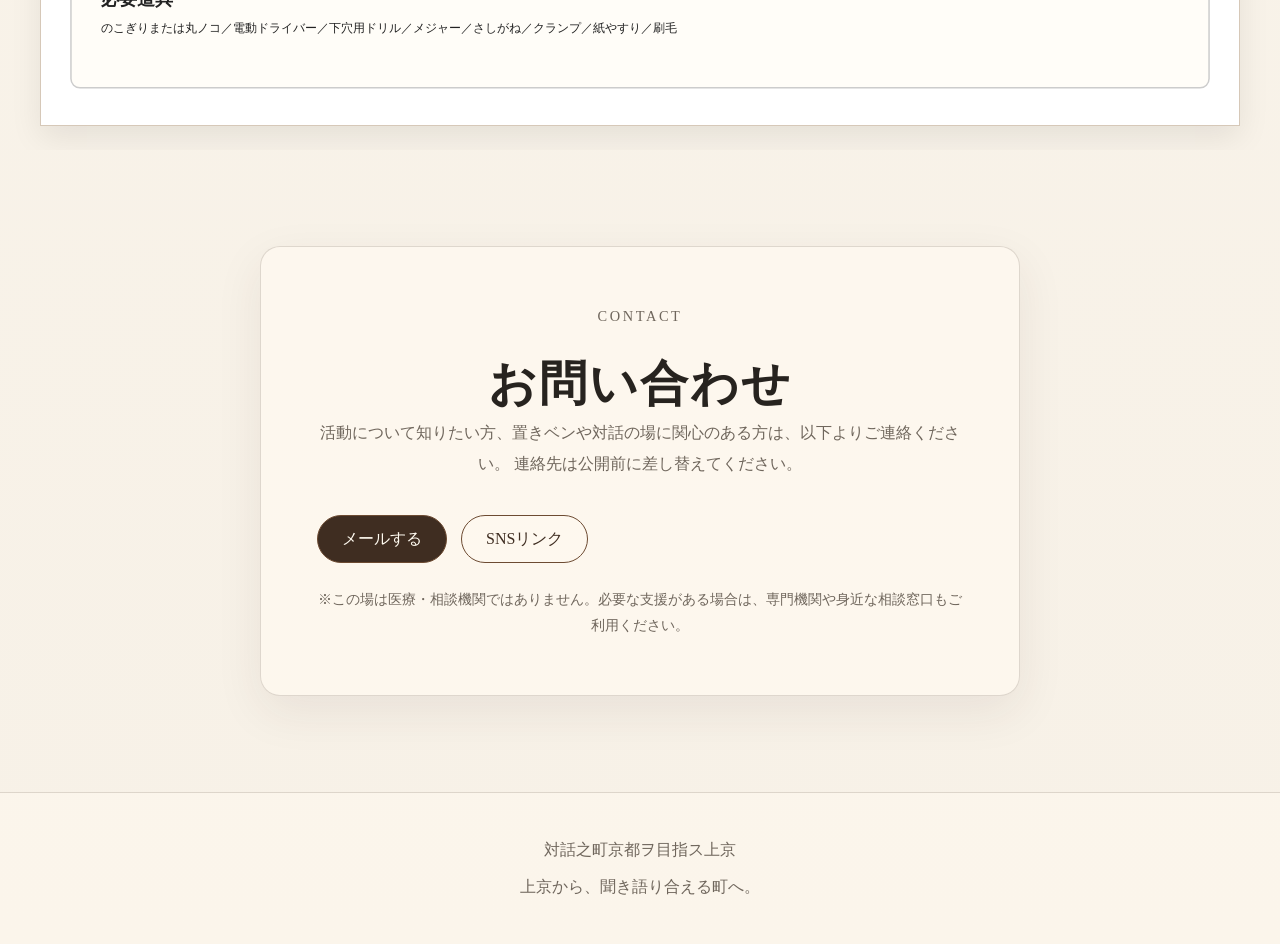
==== commit e4e8fe0e: "add blueprint" ====
--- a/docs/index.html
+++ b/docs/index.html
@@ -211,7 +211,22 @@
       <a id="downloadLink" class="download-button" href="#" download style="display: none;">PDFをダウンロード</a>
       
     </section>
-    
+    <section>
+      <h2>置きベン設計図ジェネレーター</h2>
+      <p>ベンチ幅を1000mm〜2500mmの範囲で変更できます。</p>
+
+      <div class="toolbar">
+        <label for="benchWidthRange">ベンチ幅</label>
+        <input id="benchWidthRange" type="range" min="1000" max="2500" step="50" value="1200" />
+        <input id="benchWidthNumber" type="number" min="1000" max="2500" step="50" value="1200" />
+        <strong>mm</strong>
+        <span class="hint">※ SVGを外部読み込みするため、ローカルサーバーで開くのがおすすめです。</span>
+      </div>
+
+      <main class="svg-shell">
+        <div id="svgContainer">SVGを読み込み中...</div>
+      </main>
+    </section>
     <section id="contact" class="section contact">
       <div class="contact__box fade-in">
         <p class="eyebrow">Contact</p>
--- a/docs/style.css
+++ b/docs/style.css
@@ -660,4 +660,63 @@
   color: white;
   text-decoration: none;
   border-radius: 8px;
+}
+
+.toolbar {
+  position: sticky;
+  top: 0;
+  z-index: 10;
+  display: flex;
+  flex-wrap: wrap;
+  align-items: center;
+  gap: 14px;
+  padding: 16px 24px;
+  background: #fffaf2;
+  border-bottom: 1px solid #ddd0bd;
+  box-shadow: 0 2px 8px rgba(0,0,0,0.06);
+}
+
+.toolbar label {
+  font-weight: 700;
+}
+
+input[type="range"] {
+  width: min(520px, 70vw);
+}
+
+input[type="number"] {
+  width: 110px;
+  padding: 8px 10px;
+  font-size: 16px;
+}
+
+.hint {
+  font-size: 14px;
+  color: #66584a;
+}
+
+.svg-shell {
+  padding: 24px;
+  overflow: auto;
+}
+
+#svgContainer {
+  width: min(100%, 1200px);
+  margin: 0 auto;
+  background: white;
+  border: 1px solid #d6c8b8;
+  box-shadow: 0 12px 30px rgba(0,0,0,0.08);
+}
+
+#svgContainer svg {
+  display: block;
+  width: 100%;
+  height: auto;
+}
+
+.error {
+  padding: 24px;
+  color: #9b1c1c;
+  background: #fff0f0;
+  border: 1px solid #e4b3b3;
 }
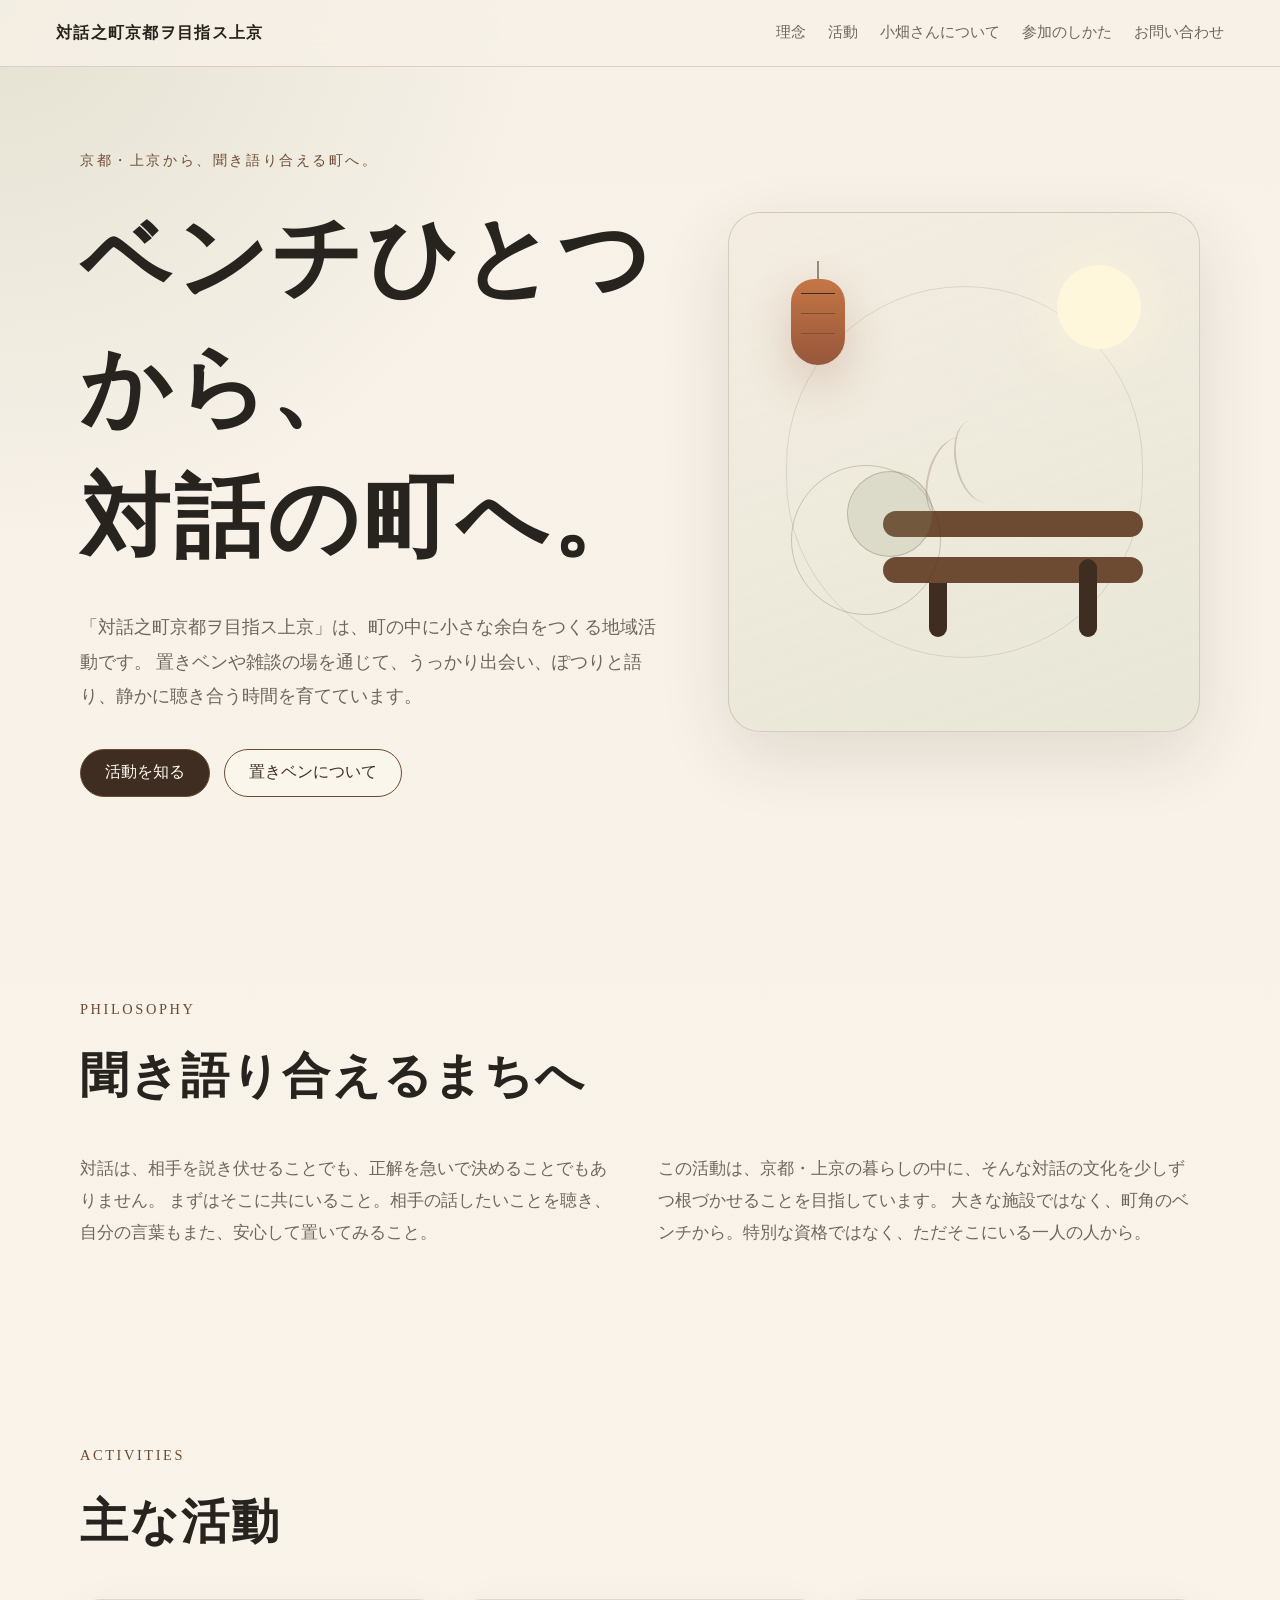
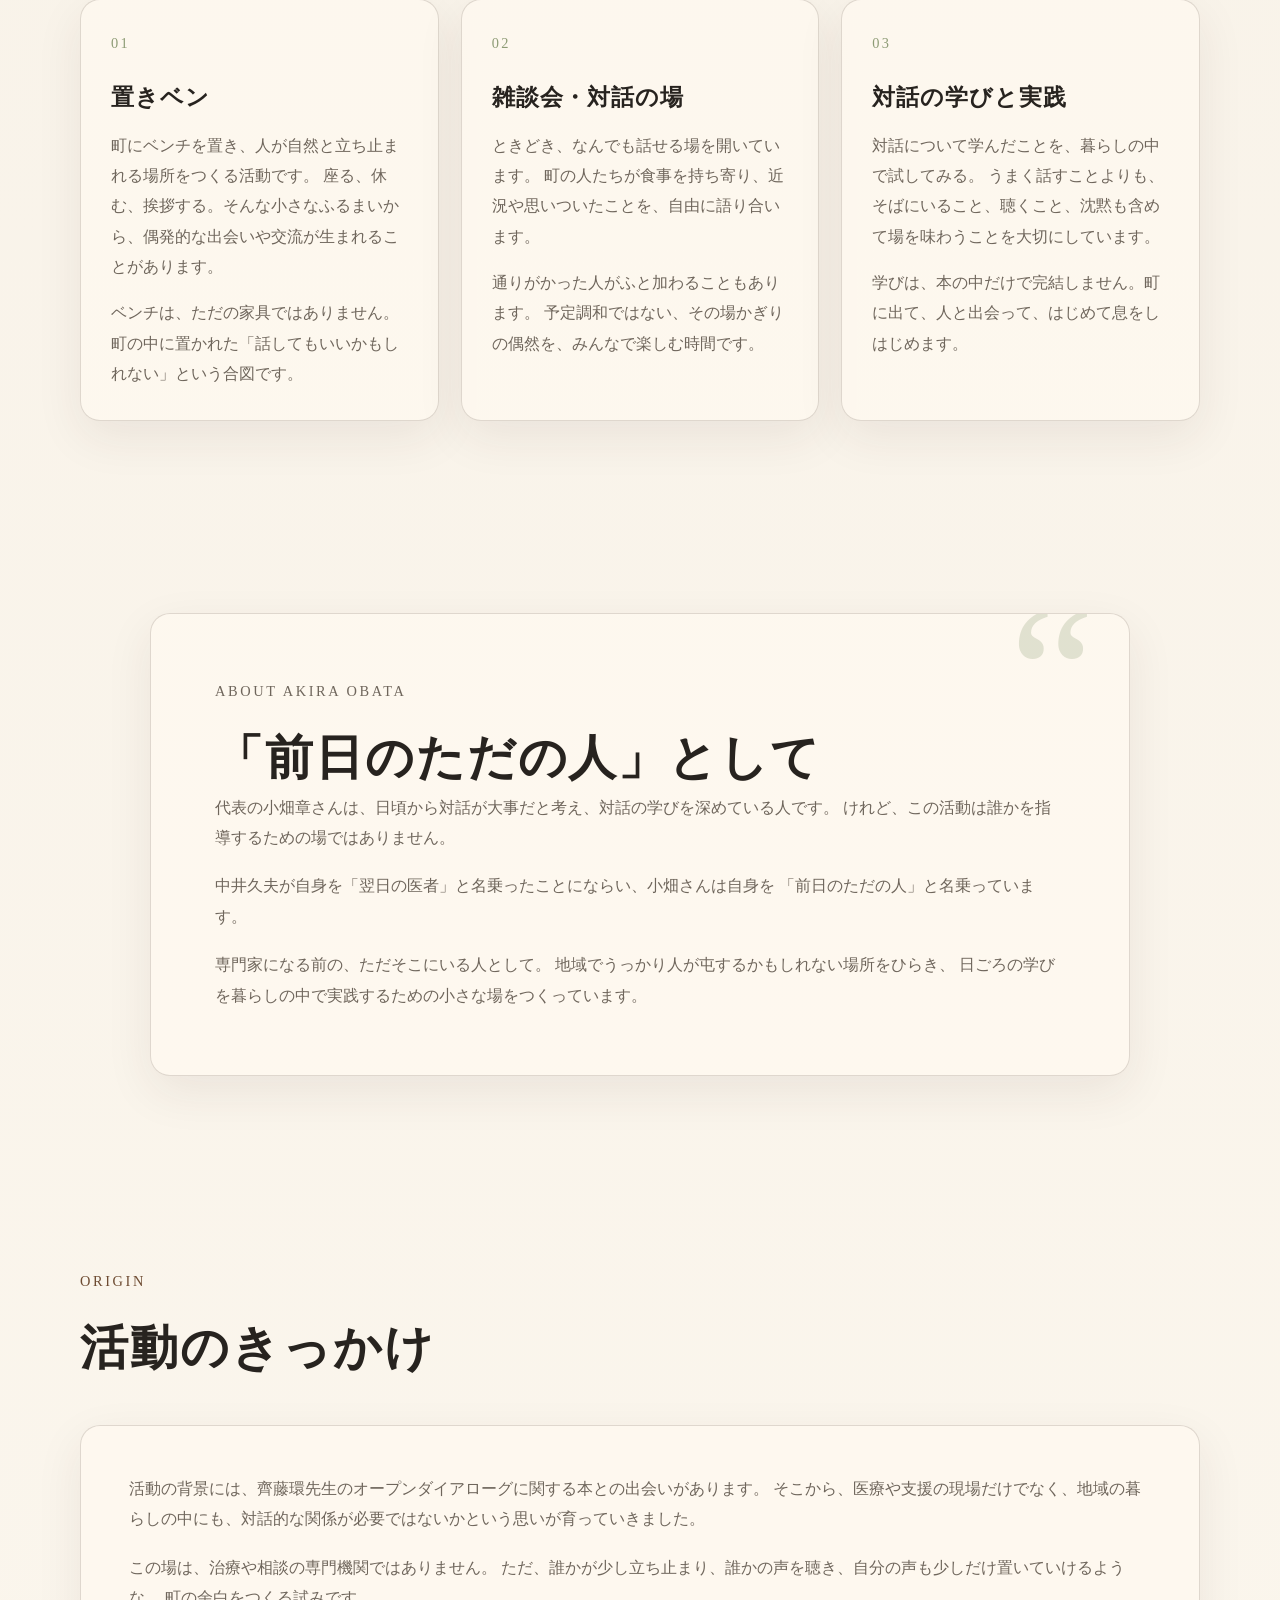
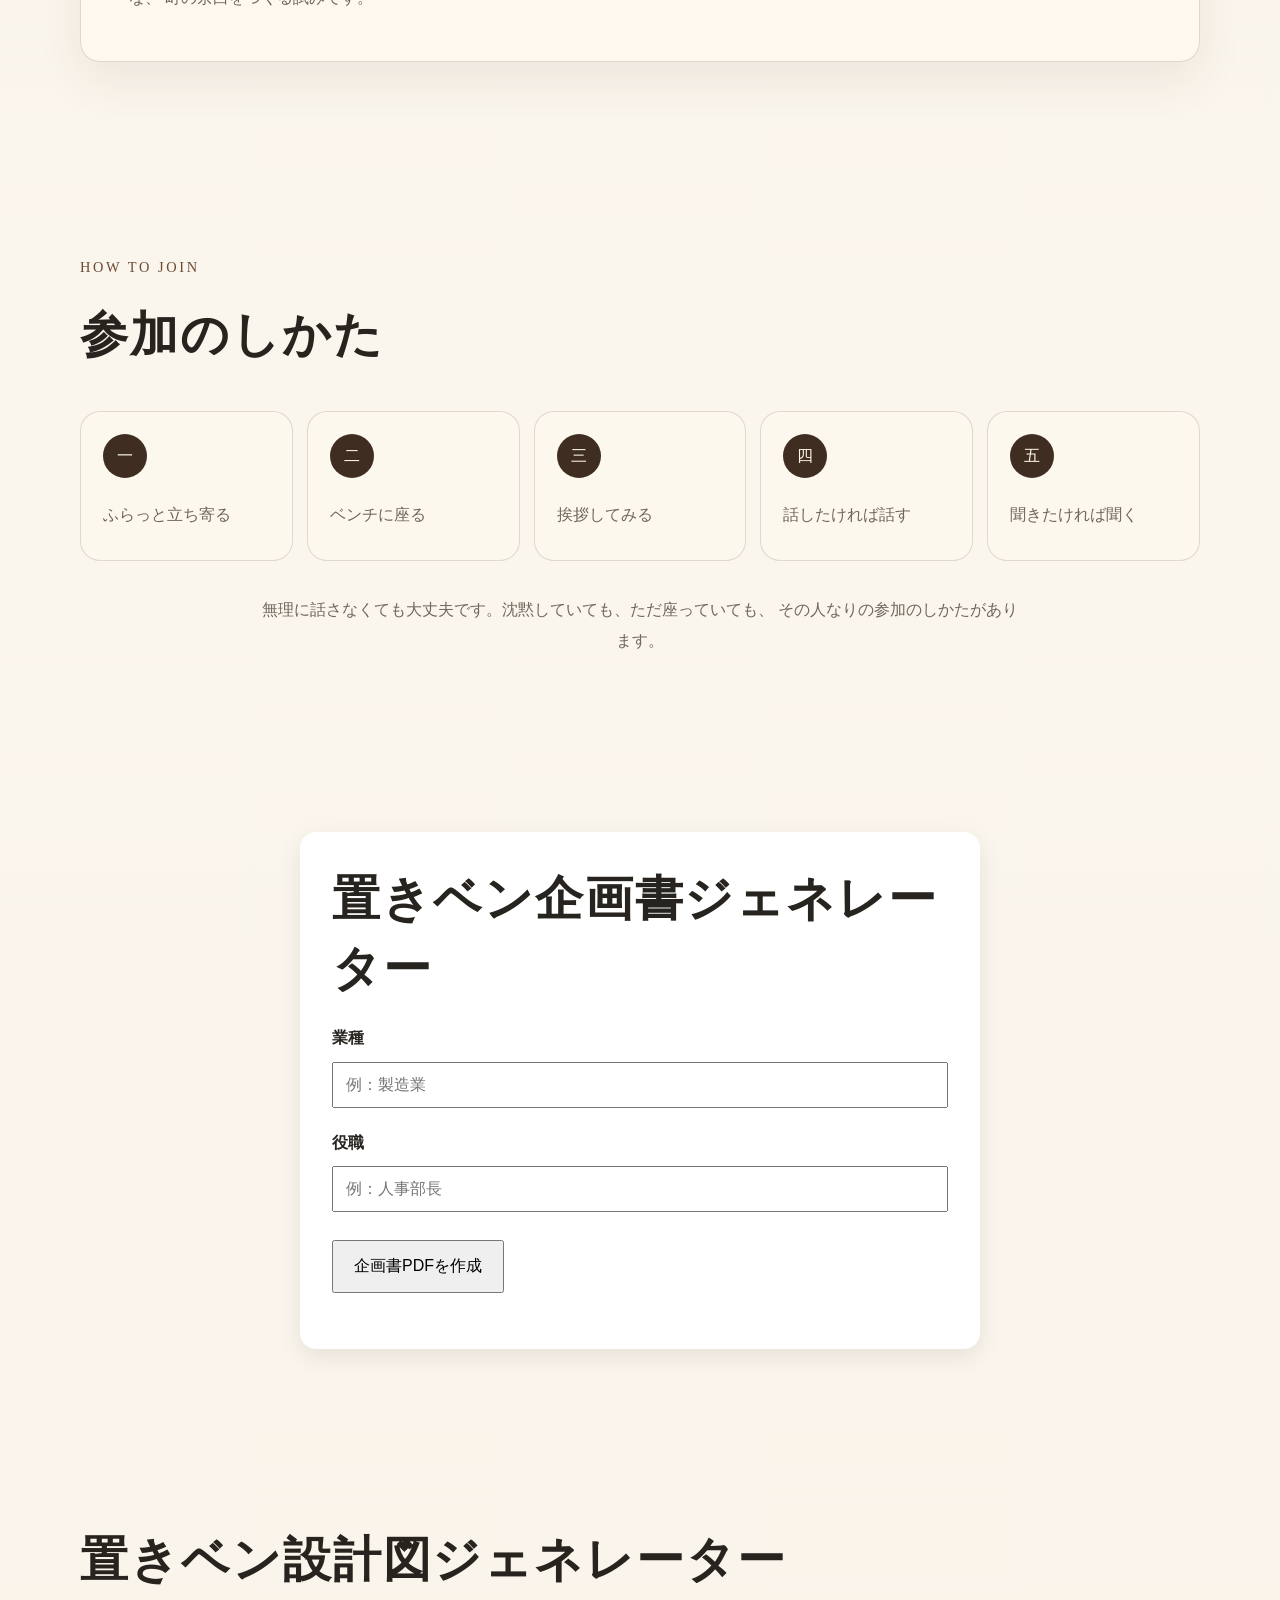
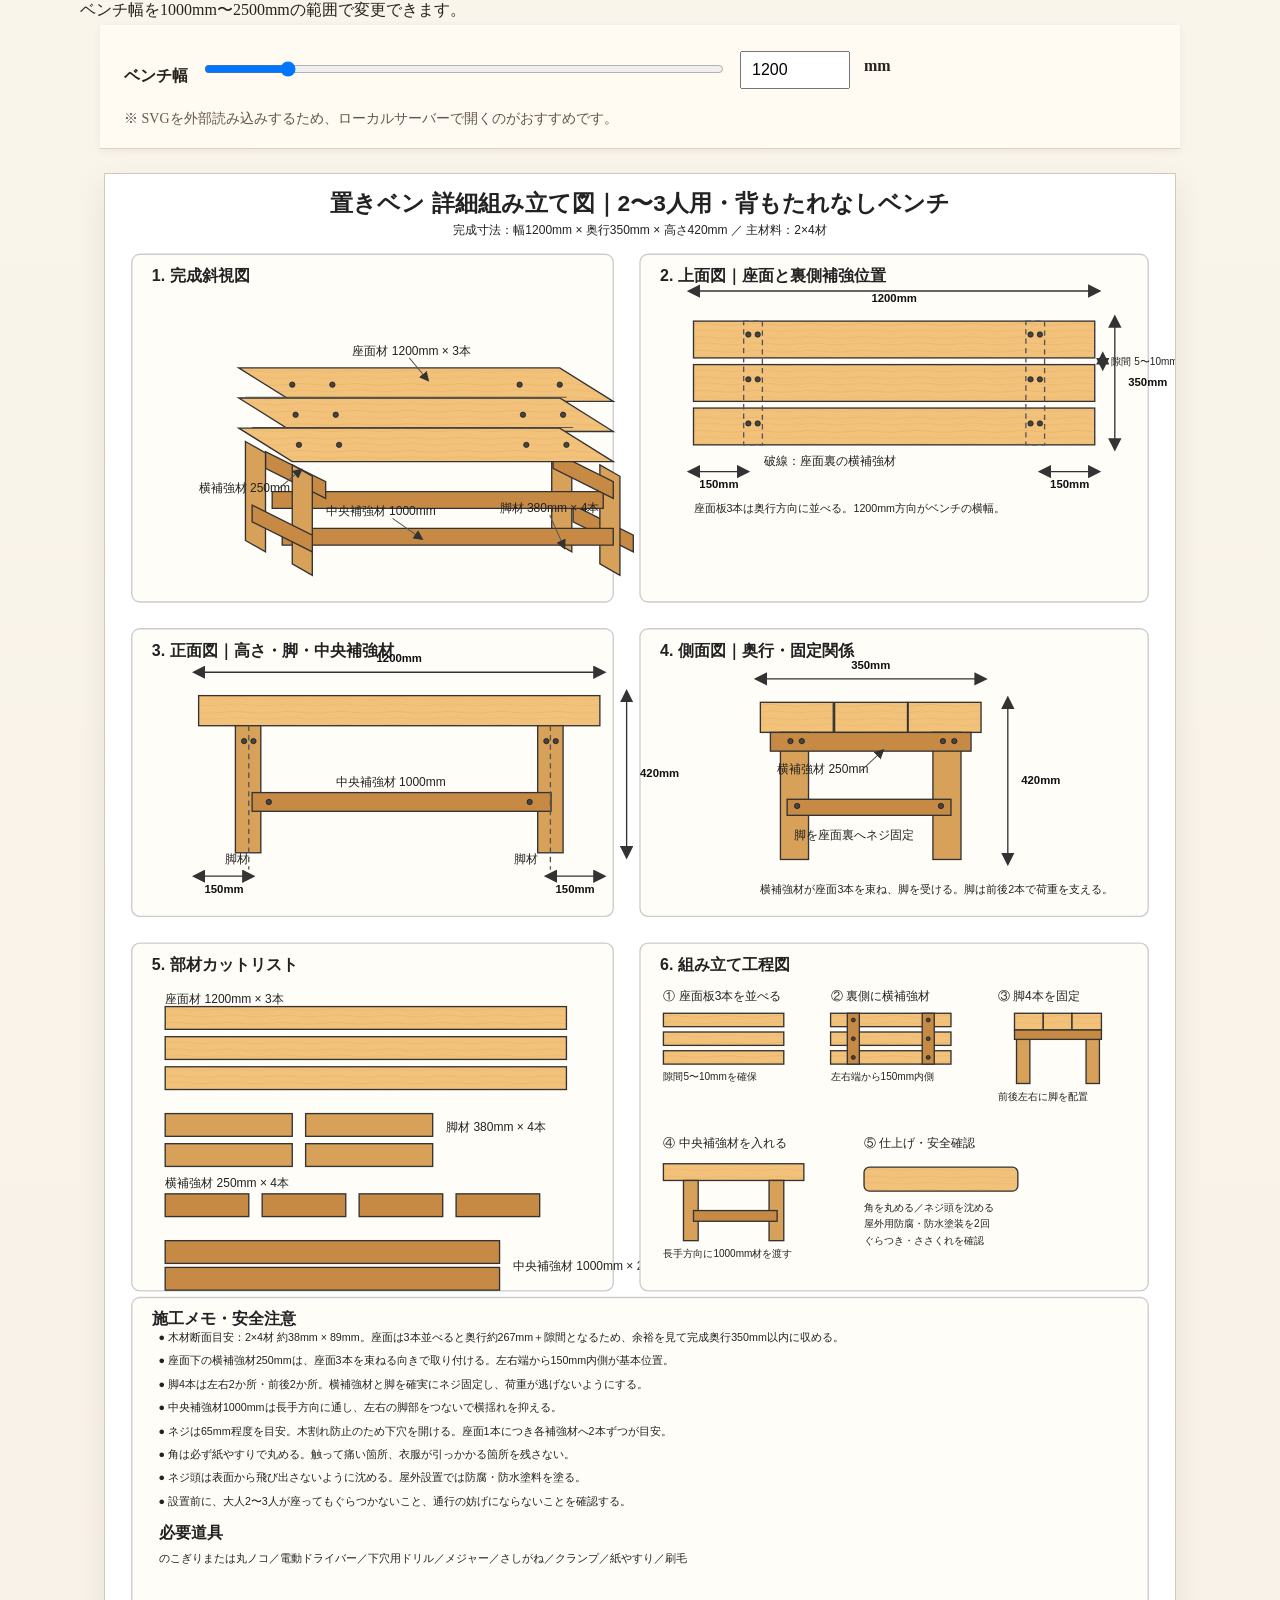
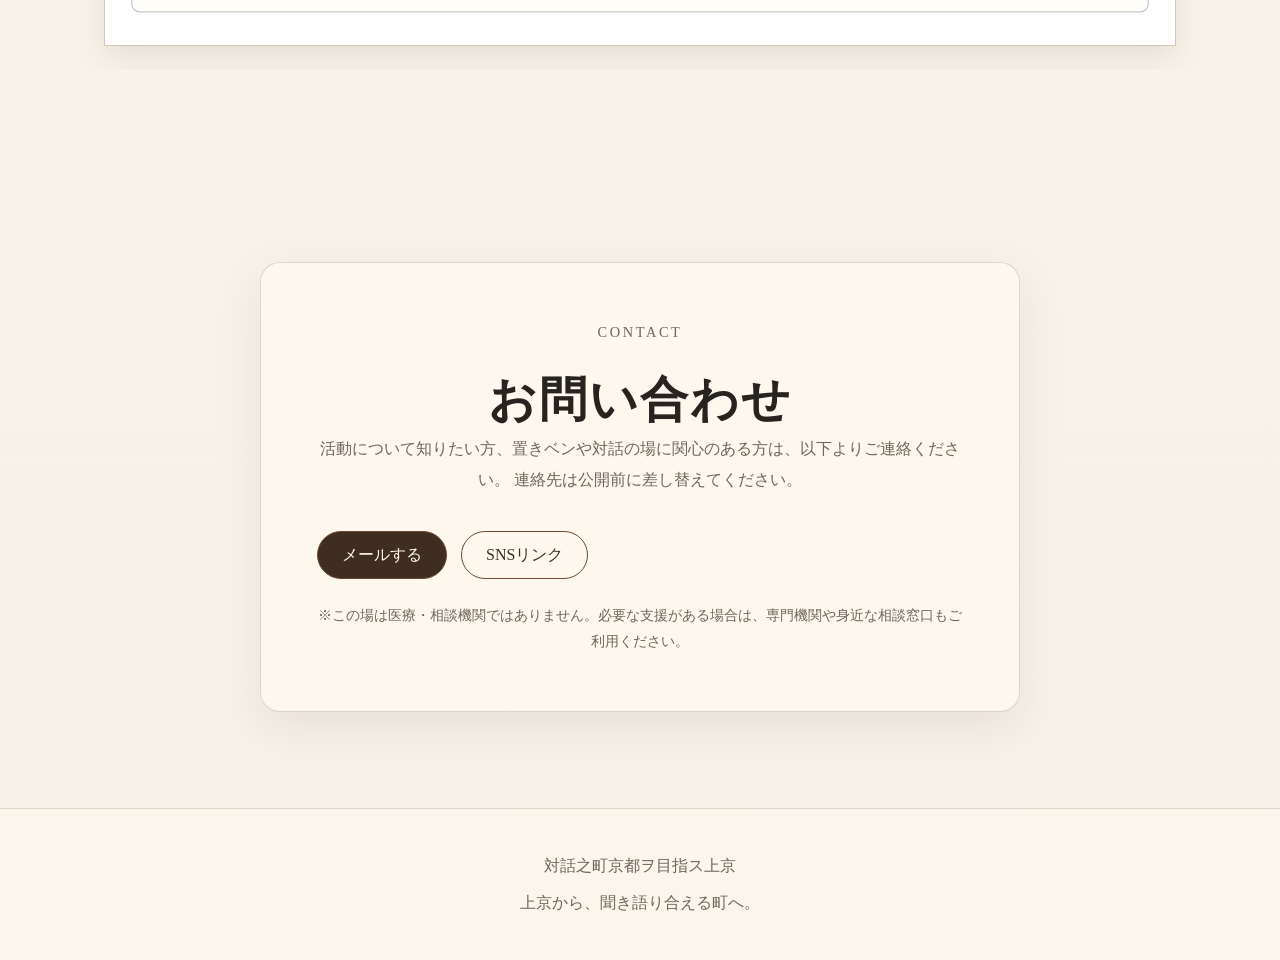
==== commit 3ad143b7: "fix blueprint" ====
--- a/docs/index.html
+++ b/docs/index.html
@@ -211,7 +211,7 @@
       <a id="downloadLink" class="download-button" href="#" download style="display: none;">PDFをダウンロード</a>
       
     </section>
-    <section>
+    <section id="blueprint" class="section blueprint">
       <h2>置きベン設計図ジェネレーター</h2>
       <p>ベンチ幅を1000mm〜2500mmの範囲で変更できます。</p>
 
@@ -251,6 +251,6 @@
     <p>上京から、聞き語り合える町へ。</p>
   </footer>
 
-  <script src="script.js"></script>
+  <script src="./script.js"></script>
 </body>
 </html>
--- a/docs/style.css
+++ b/docs/style.css
@@ -663,6 +663,9 @@
 }
 
 .toolbar {
+  width: min(100% - 40px, var(--max-width));
+  margin: 0 auto;
+  padding: 5px 10px;
   position: sticky;
   top: 0;
   z-index: 10;
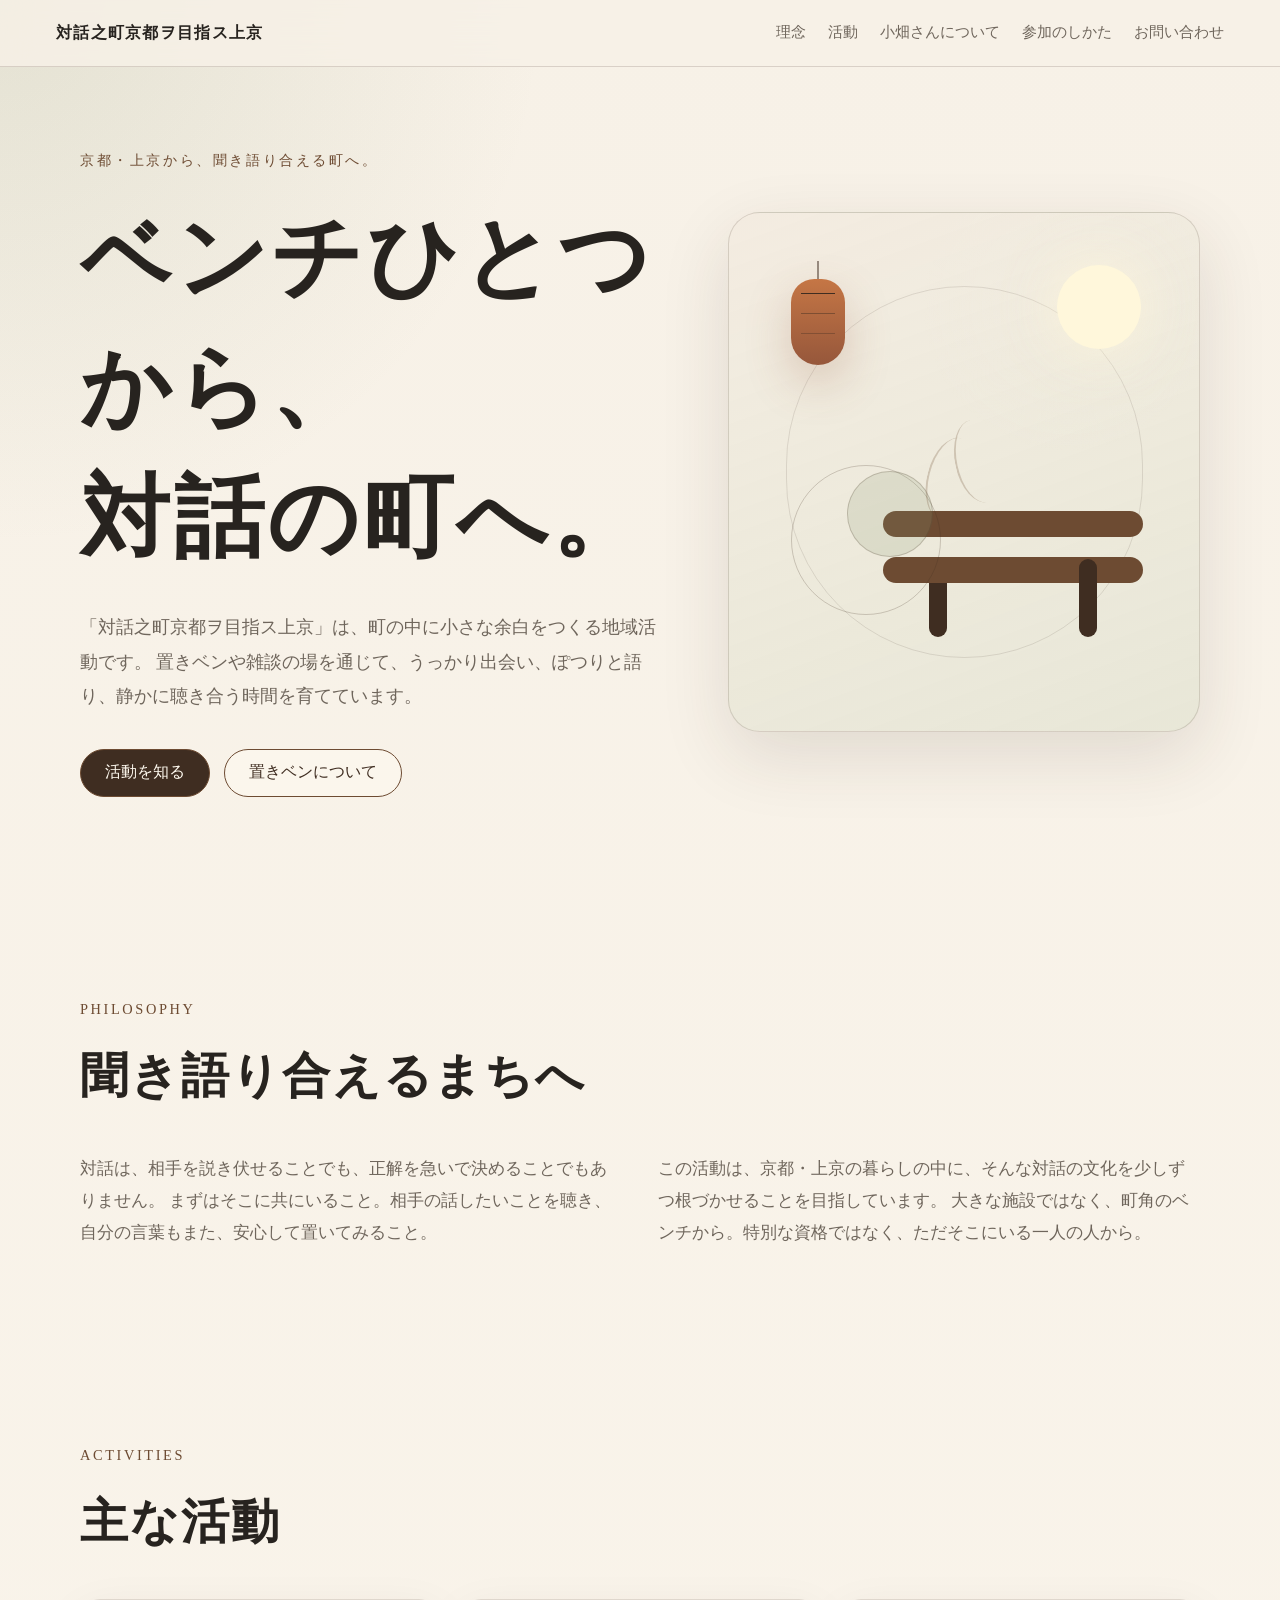
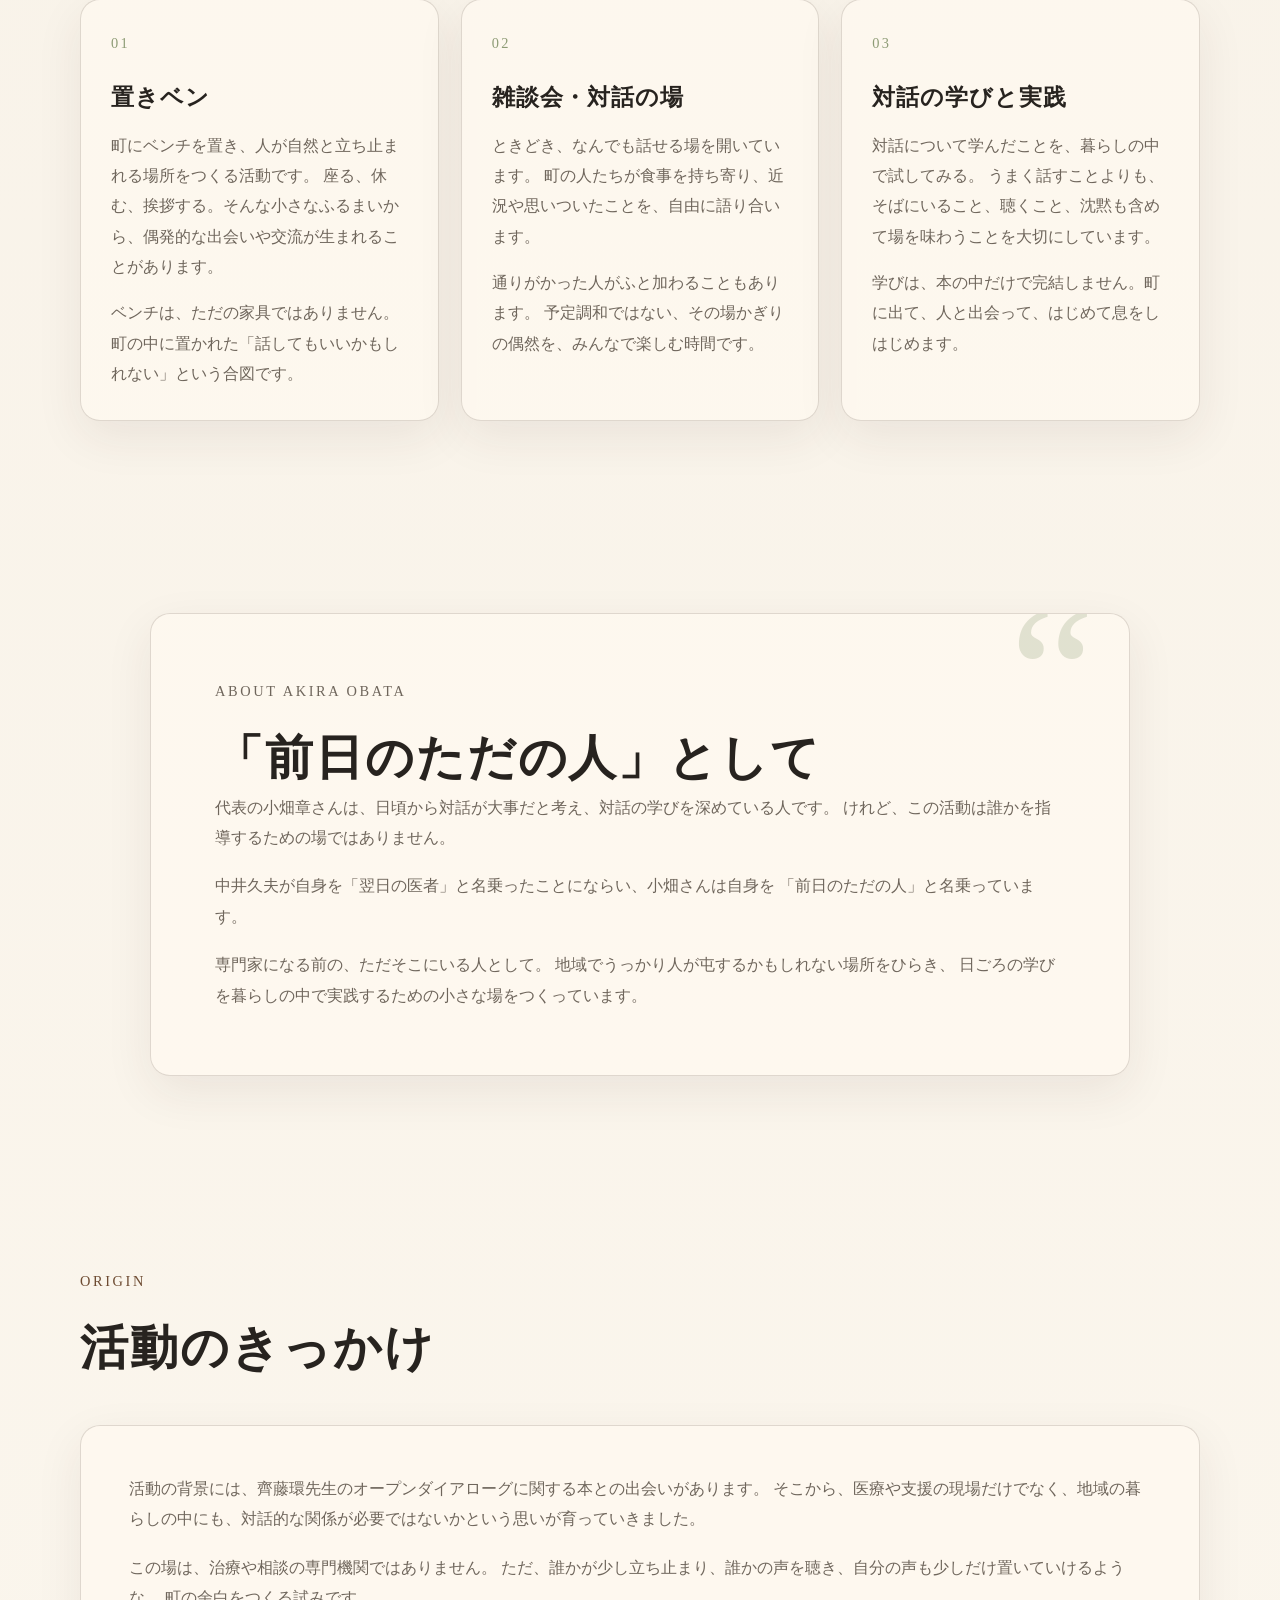
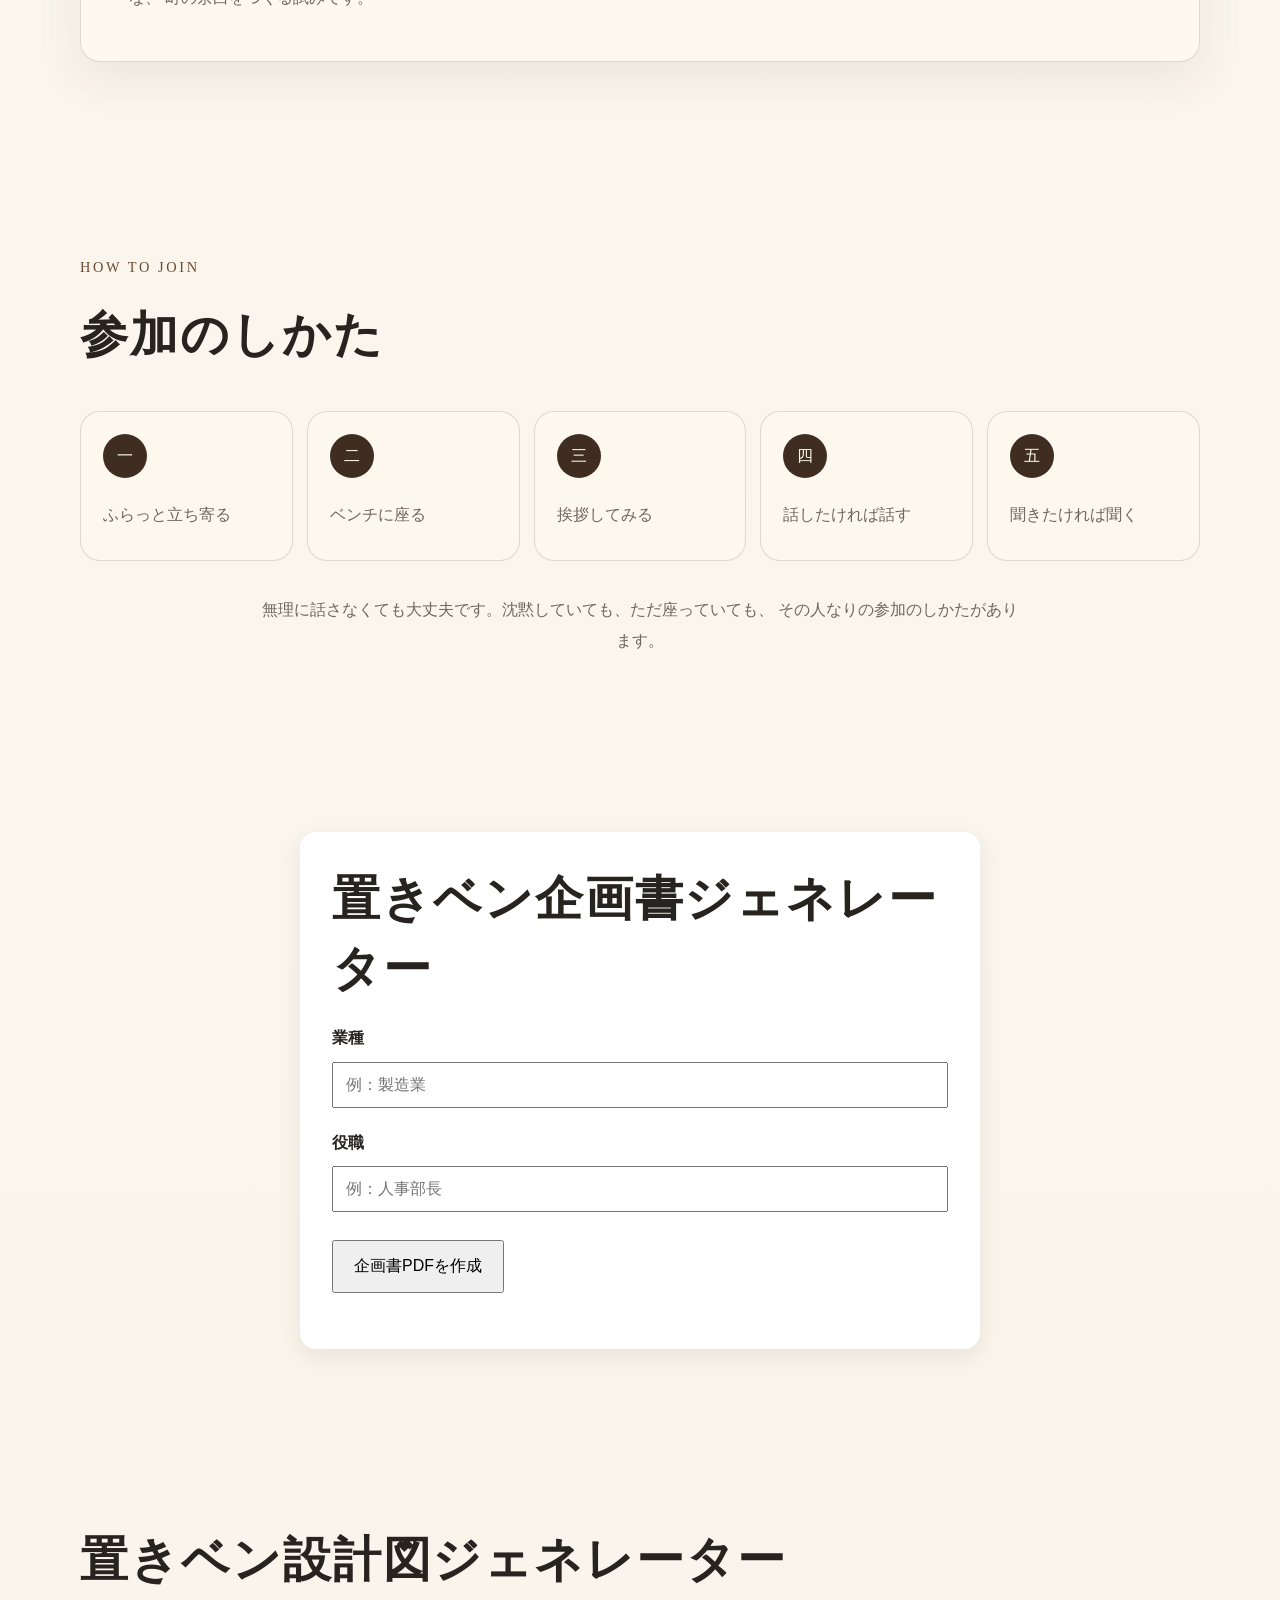
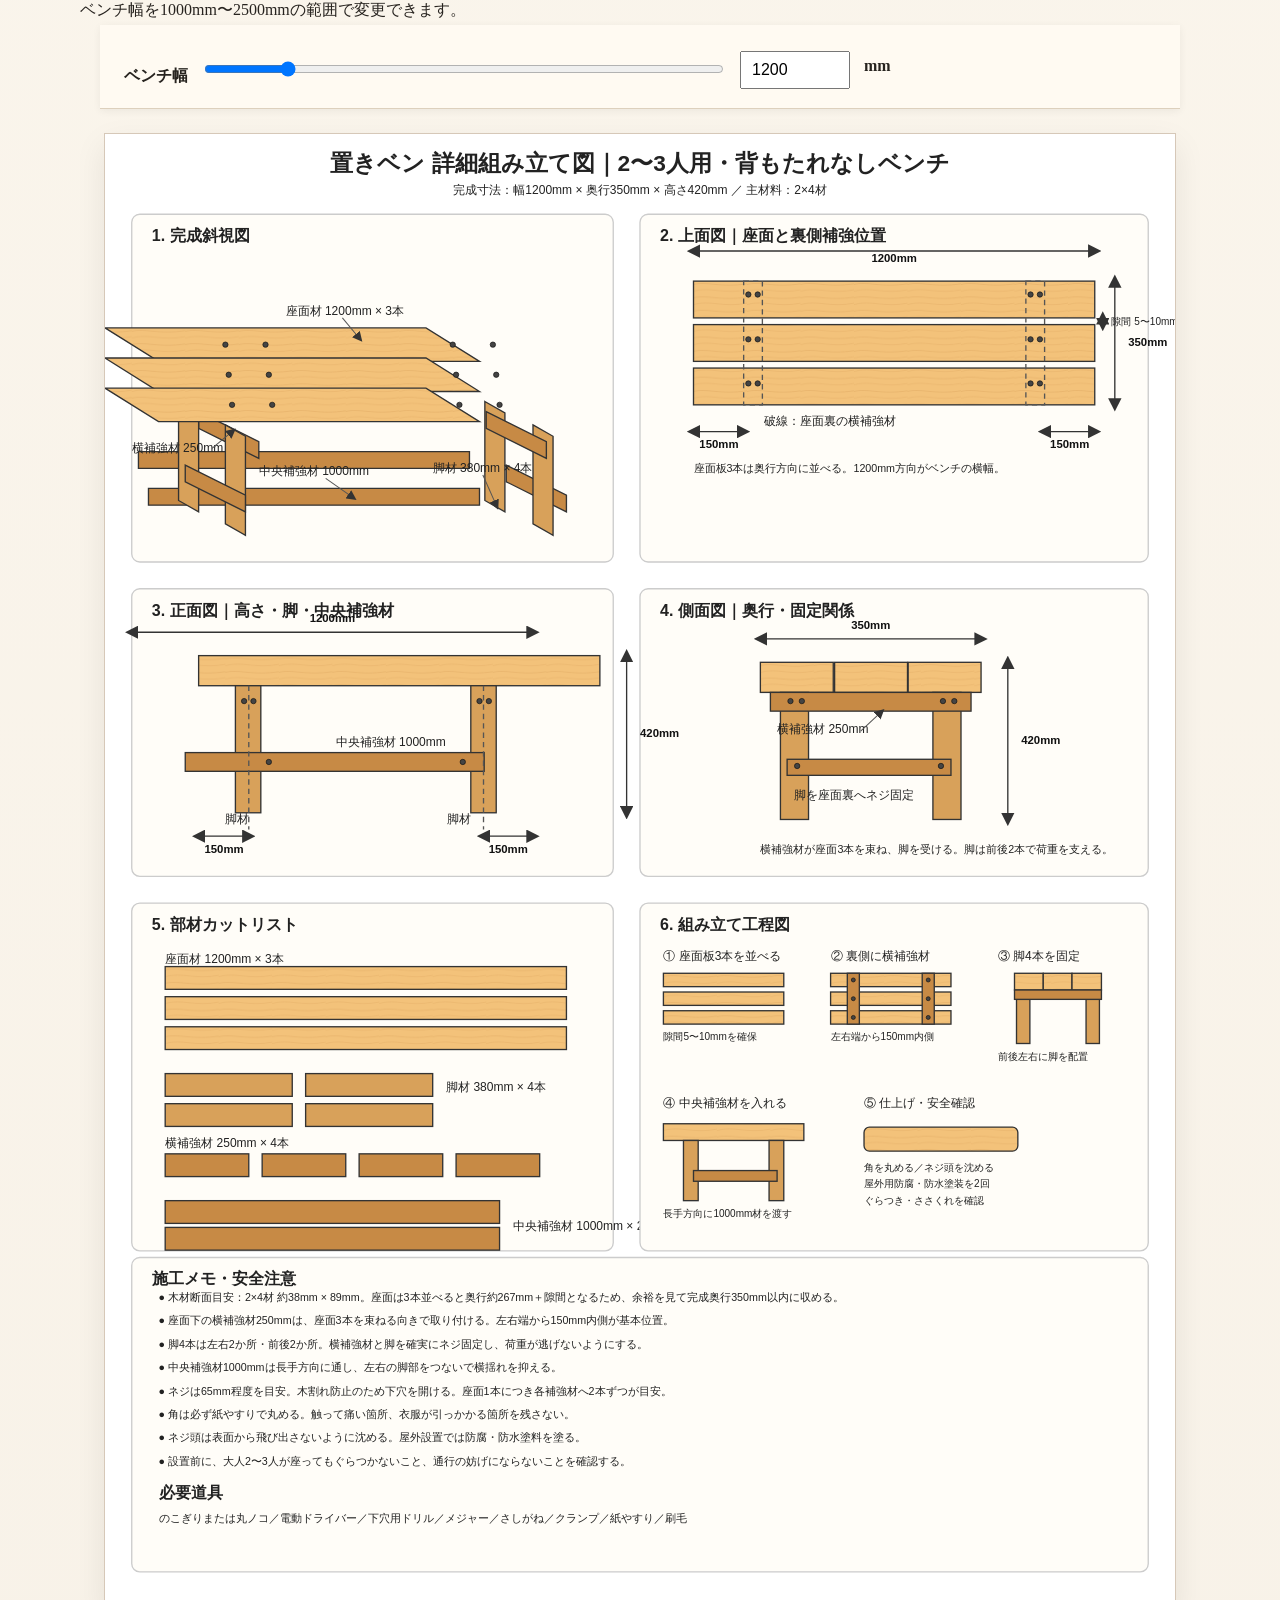
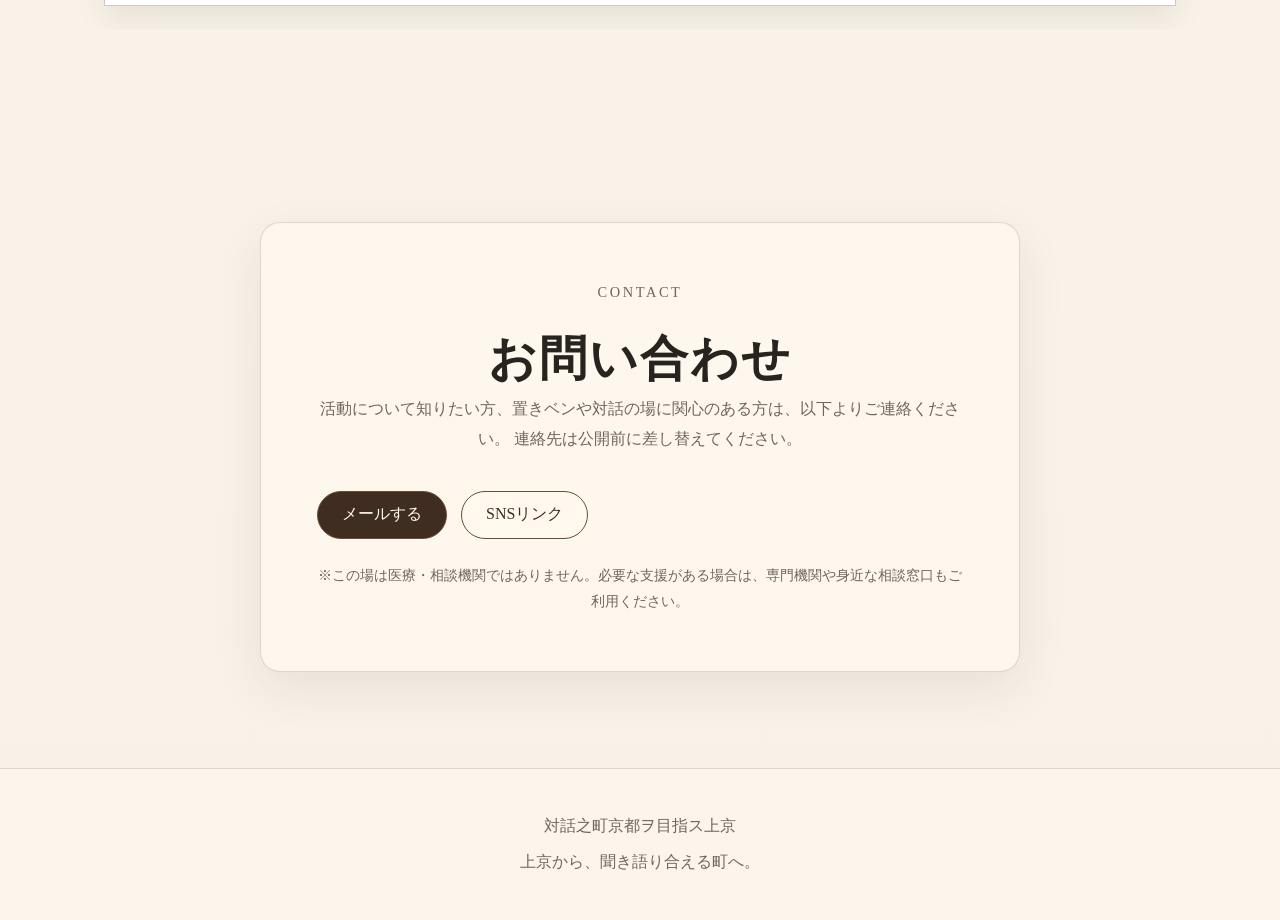
==== commit 44eb7004: "fix blueprint" ====
--- a/docs/index.html
+++ b/docs/index.html
@@ -220,7 +220,7 @@
         <input id="benchWidthRange" type="range" min="1000" max="2500" step="50" value="1200" />
         <input id="benchWidthNumber" type="number" min="1000" max="2500" step="50" value="1200" />
         <strong>mm</strong>
-        <span class="hint">※ SVGを外部読み込みするため、ローカルサーバーで開くのがおすすめです。</span>
+        <!-- <span class="hint">※ SVGを外部読み込みするため、ローカルサーバーで開くのがおすすめです。</span> -->
       </div>
 
       <main class="svg-shell">
